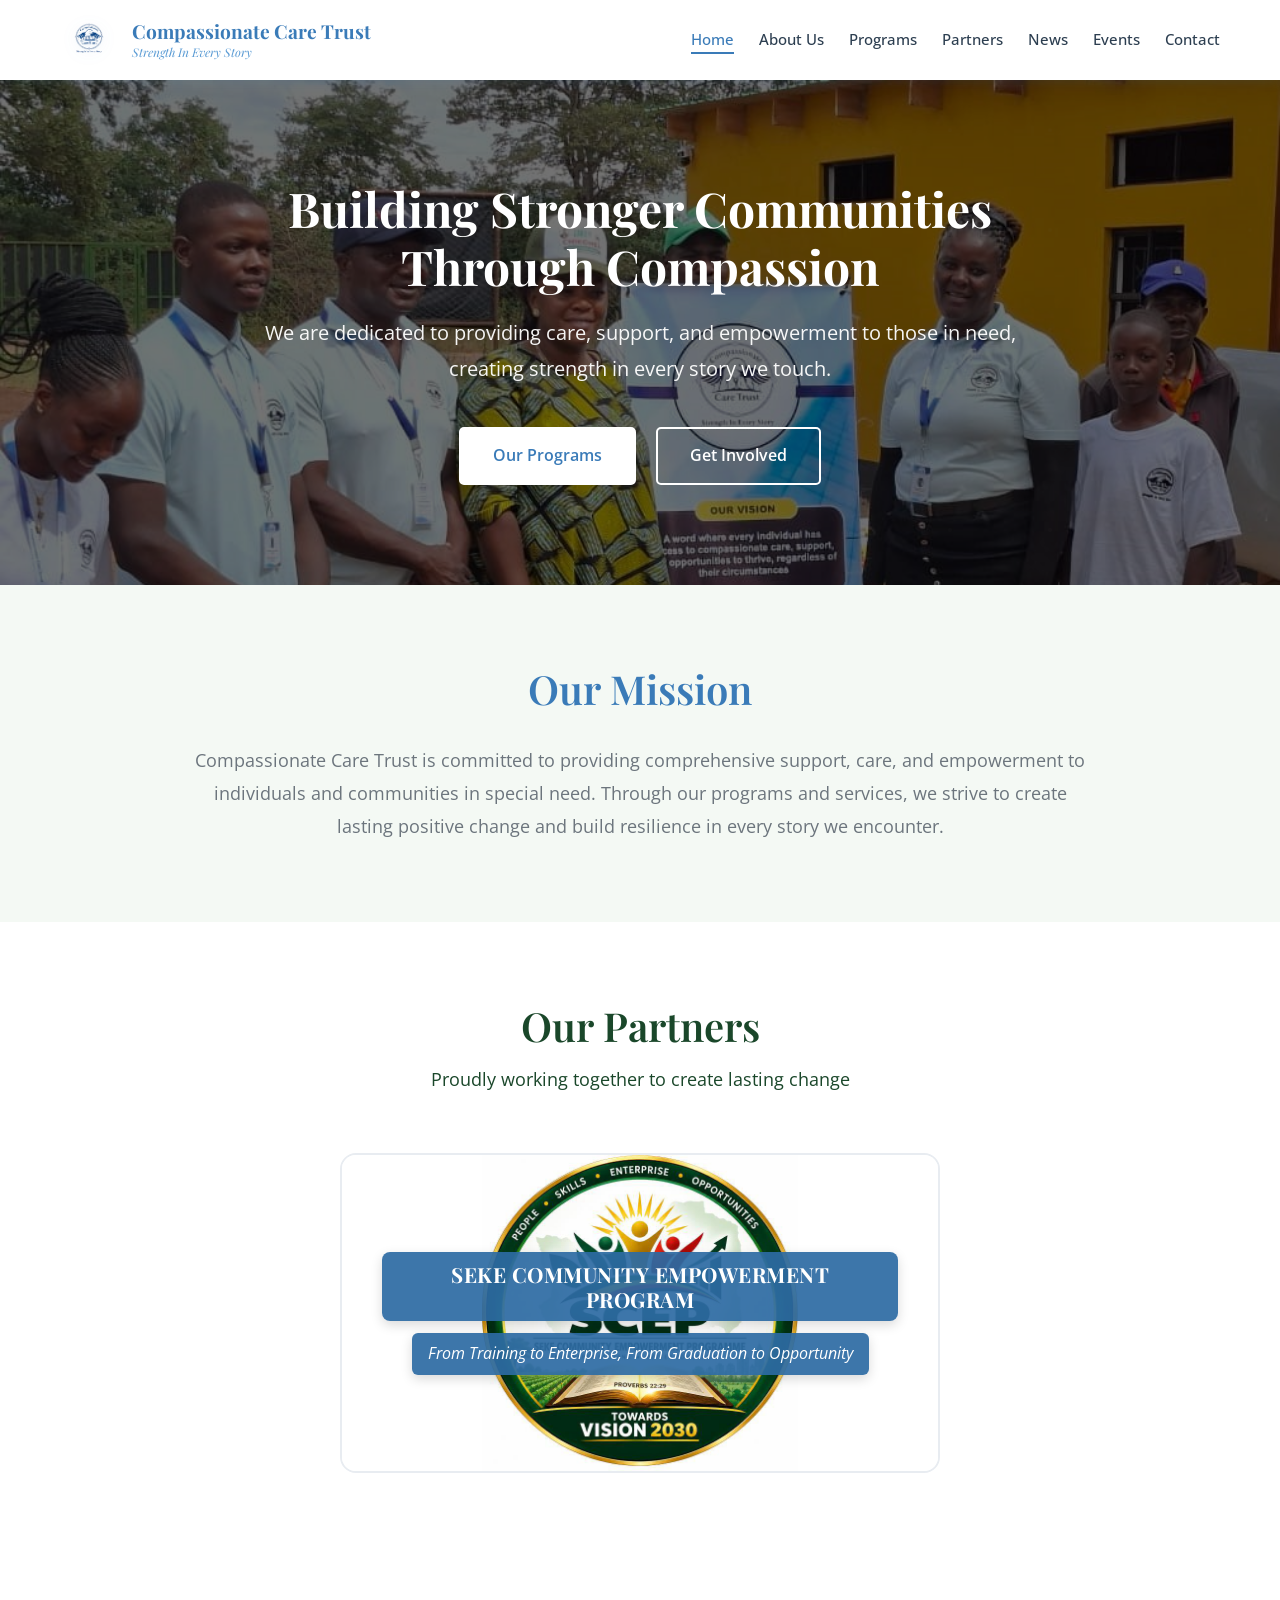
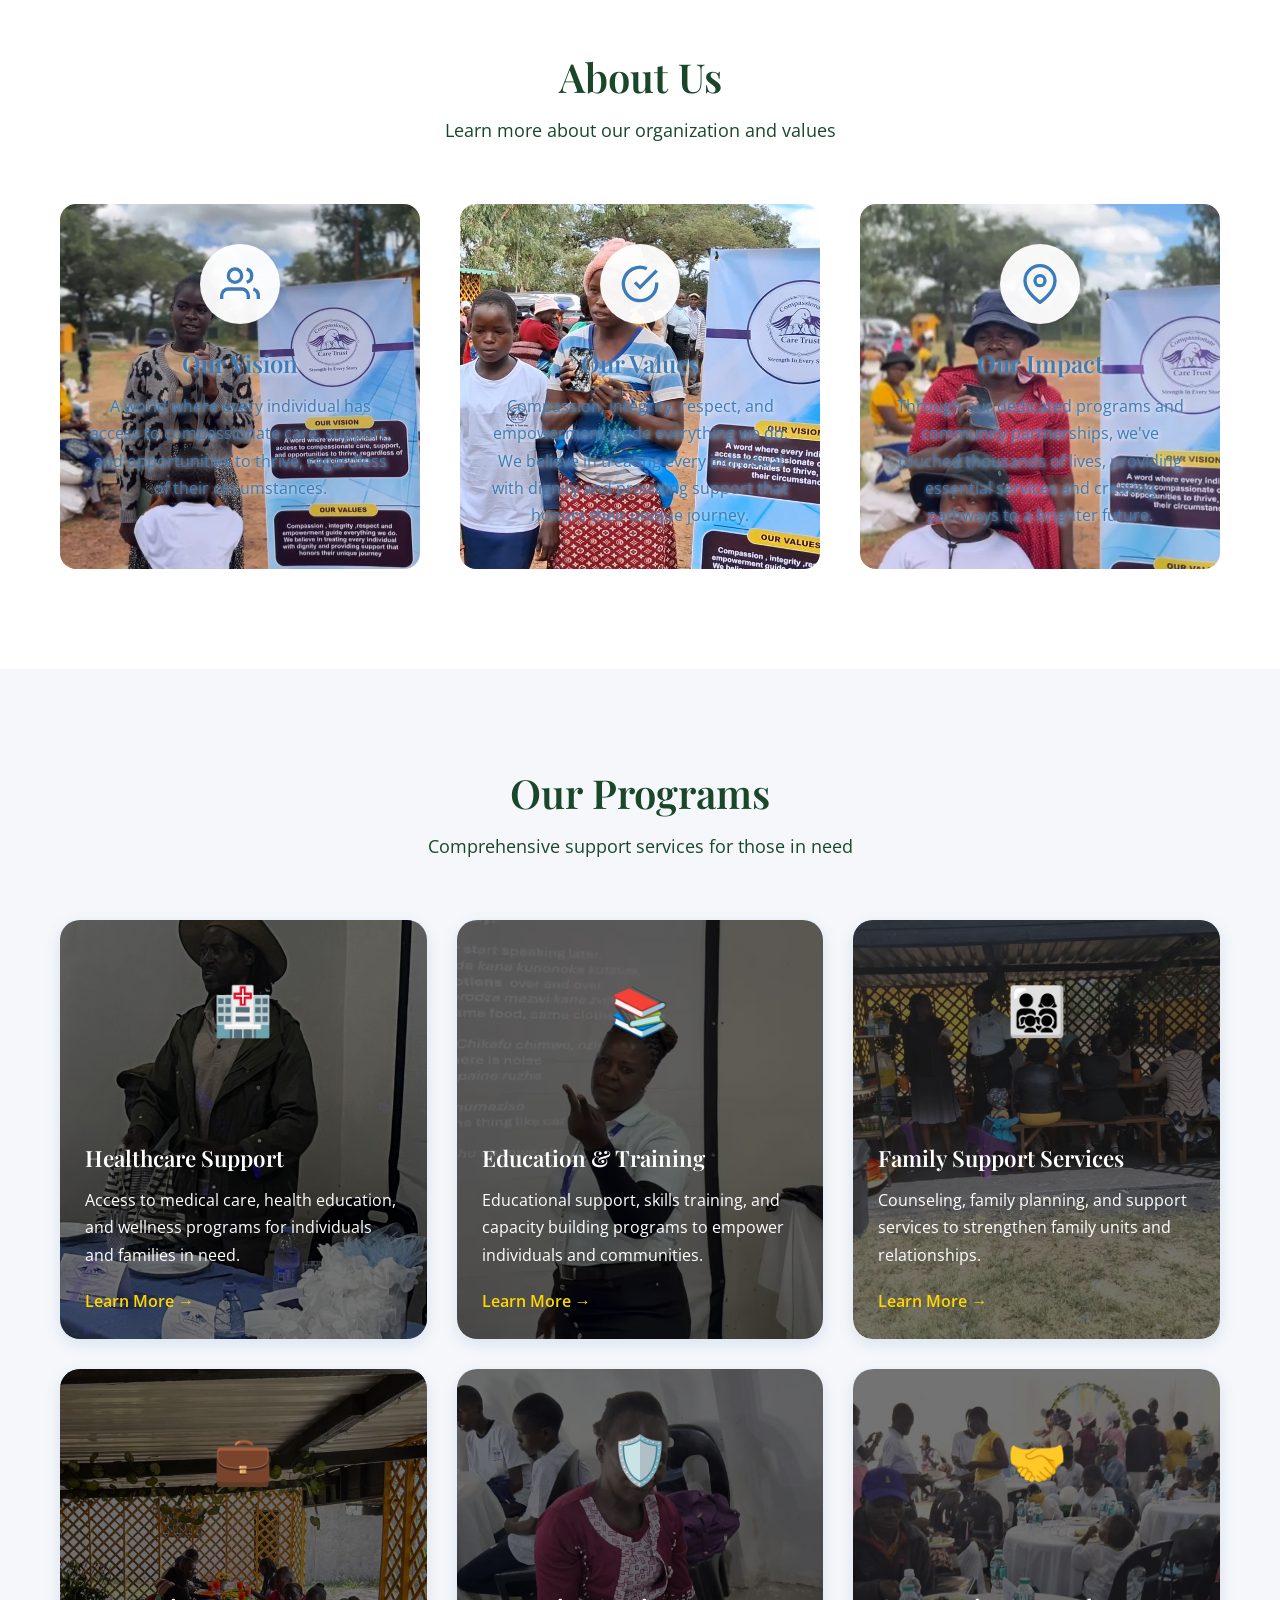
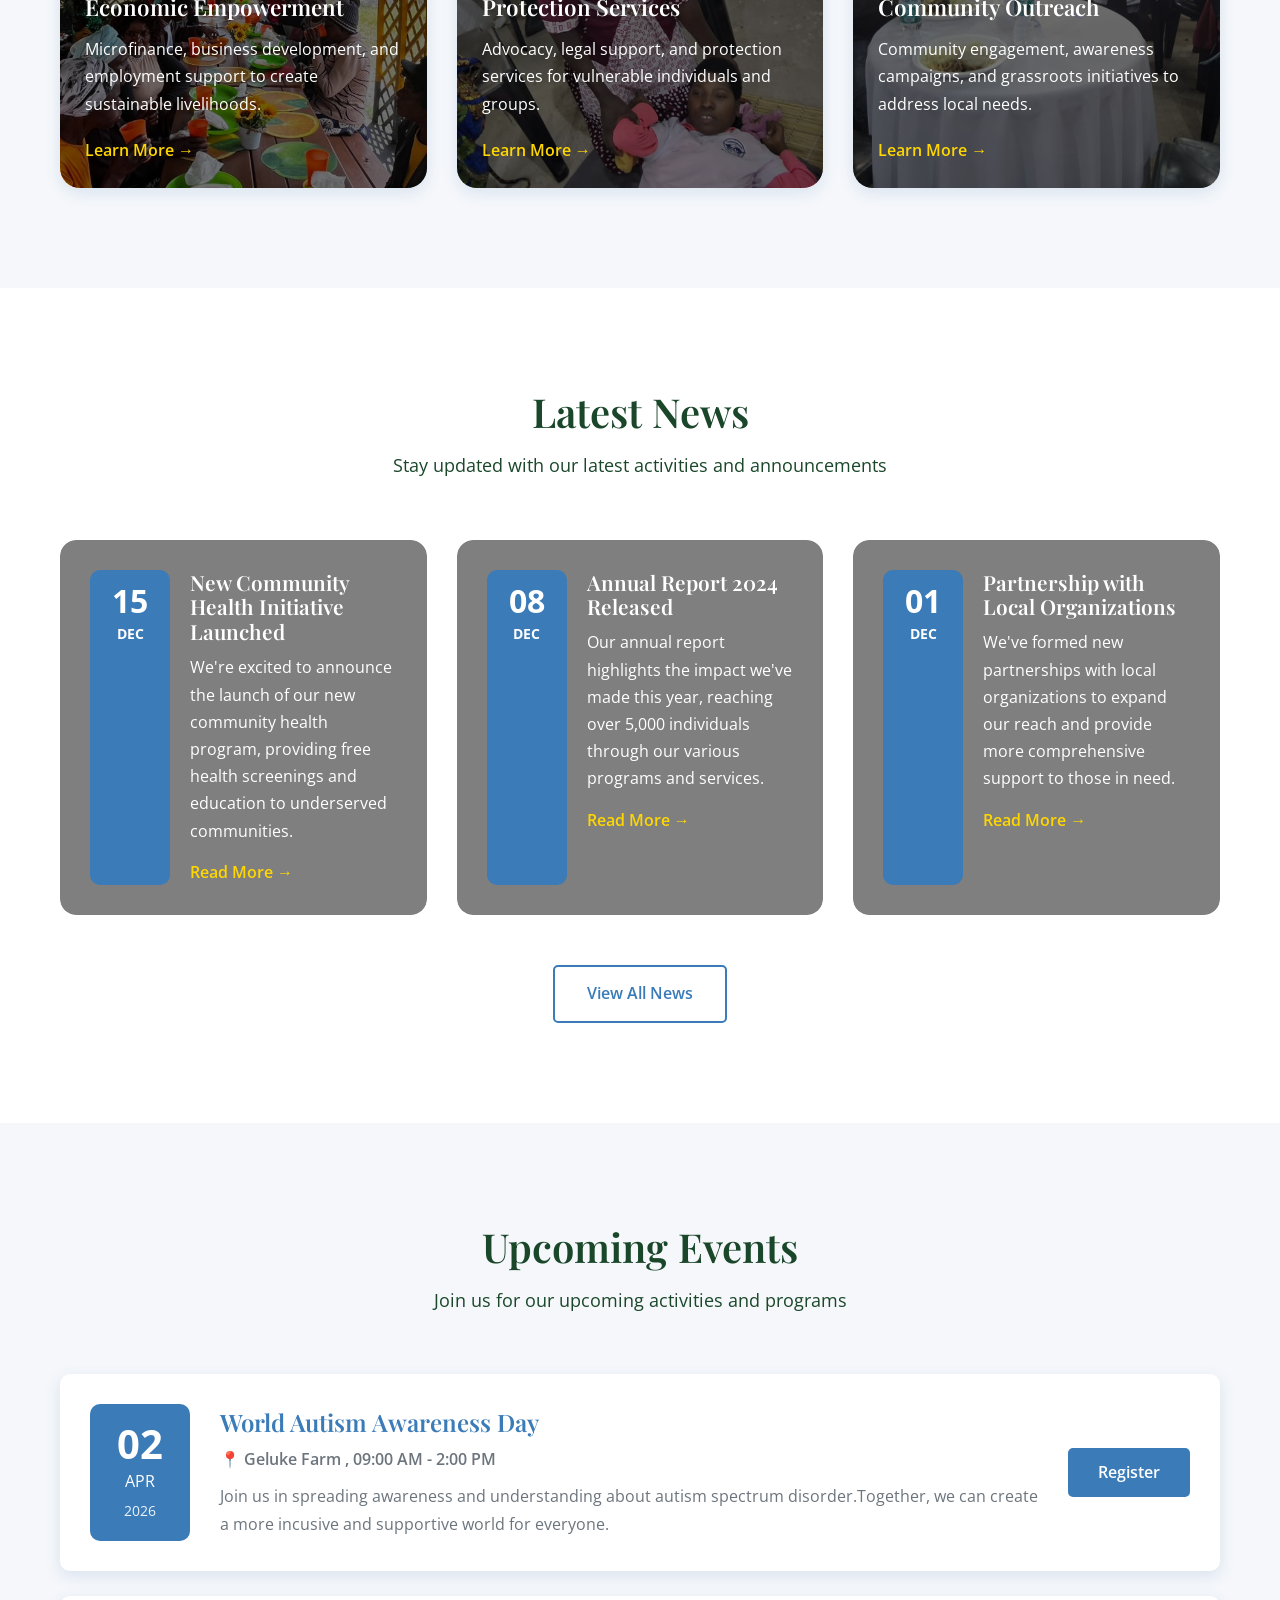
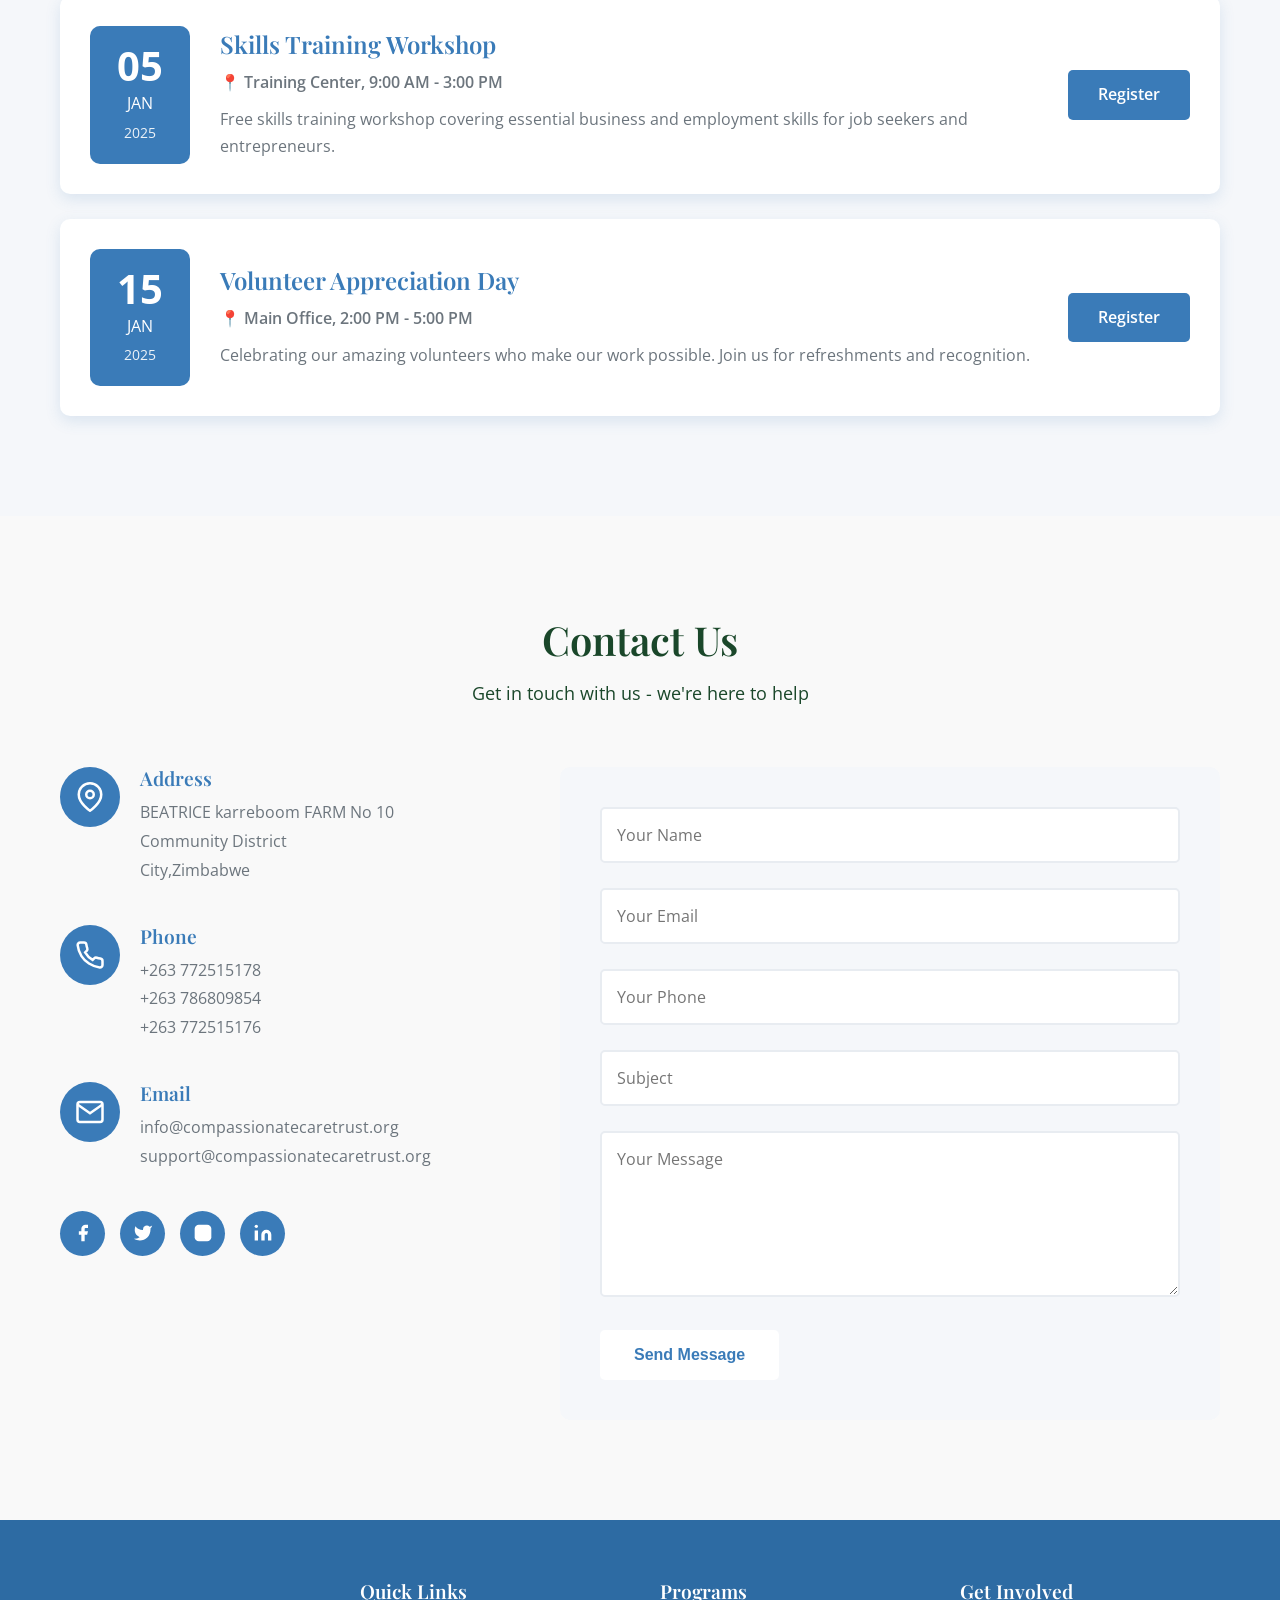
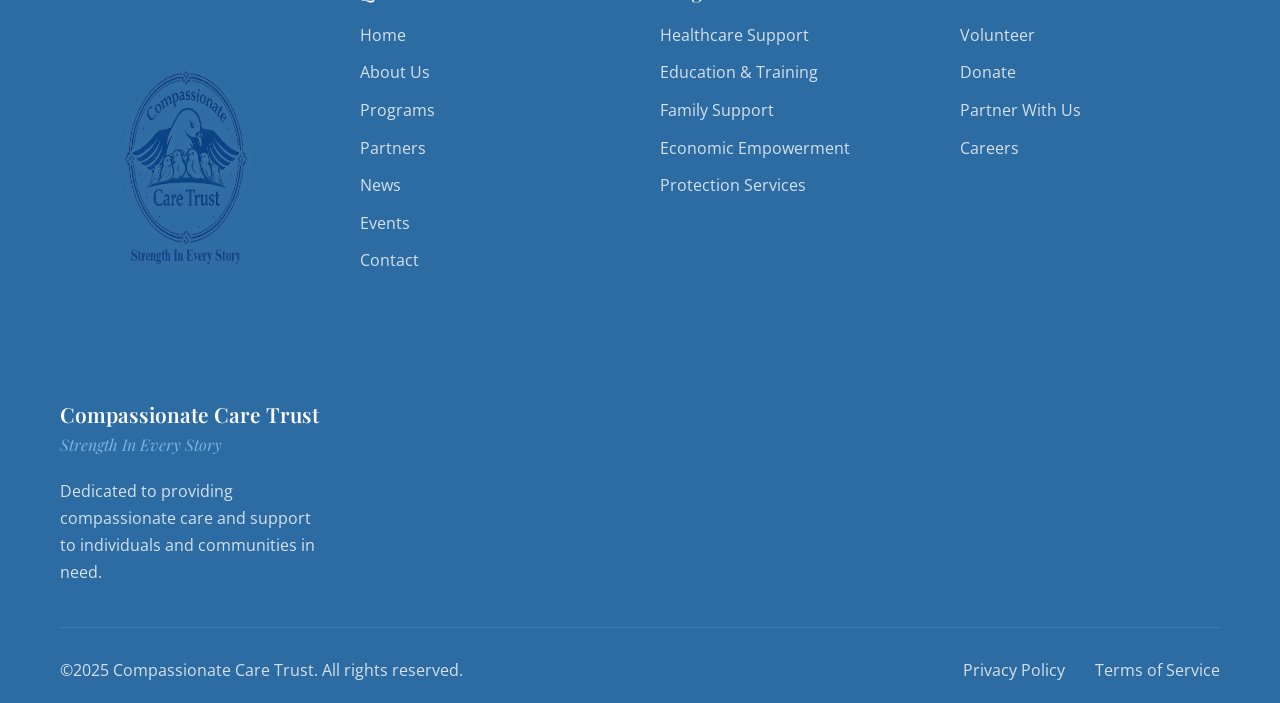
==== SCEP.html @ 600a4d6c "Add SCEP.html for Compassionate Care Trust website" ====
<!DOCTYPE html>
<html lang="en">
<head>
    <meta charset="UTF-8">
    <meta name="viewport" content="width=device-width, initial-scale=1.0">
    <!-- CANONICAL TAG - FIXES BING SEARCH ISSUE -->
    <link rel="canonical" href="https://www.compassionatecaretrust.org/">
    <title>Compassionate Care Trust - Strength In Every Story</title>
    <link rel="stylesheet" href="styles.css">
    <link rel="preconnect" href="https://fonts.googleapis.com">
    <link rel="preconnect" href="https://fonts.gstatic.com" crossorigin>
    <link href="https://fonts.googleapis.com/css2?family=Playfair+Display:wght@400;600;700&family=Open+Sans:wght@300;400;600;700&display=swap" rel="stylesheet">
    <style>
        /* ===== ADDITIONAL STYLES FOR BACKGROUND IMAGES (PRESERVING ORIGINAL LAYOUT) ===== */
        
        /* Hero Banner Background Image */
        .hero {
            position: relative;
            background-image: url('family.jpeg');
            background-size: cover;
            background-position: center;
            background-attachment: fixed;
        }
        
        .hero-overlay {
            position: absolute;
            top: 0;
            left: 0;
            width: 100%;
            height: 100%;
            background: rgba(0, 0, 0, 0.55);
            z-index: 1;
        }
        
        .hero .container {
            position: relative;
            z-index: 2;
        }
        
        /* About Cards Background Images (Our Vision, Our Values, Our Impact) - NO DARK OVERLAY */
        .about-card {
            position: relative;
            overflow: hidden;
            border-radius: 16px;
            transition: transform 0.3s ease, box-shadow 0.3s ease;
            background: transparent;
        }
        
        .about-card::before {
            content: '';
            position: absolute;
            top: 0;
            left: 0;
            width: 100%;
            height: 100%;
            background-size: cover;
            background-position: center;
            opacity: 1;
            z-index: 0;
            transition: transform 0.3s ease;
        }
        
        .about-card:hover::before {
            transform: scale(1.05);
        }
        
        .about-card:nth-child(1)::before {
            background-image: url('cct2.jpeg');
        }
        
        .about-card:nth-child(2)::before {
            background-image: url('cct3.jpeg');
        }
        
        .about-card:nth-child(3)::before {
            background-image: url('cct.jpeg');
        }
        
        /* Text styling for About Cards to ensure readability without the dark overlay */
        .about-card .icon-box,
        .about-card h3,
        .about-card p {
            position: relative;
            z-index: 2;
            color: var(--primary-blue); 
            text-shadow: 1px 1px 4px rgba(255, 255, 255, 0.9); 
        }
        
        .about-card .icon-box {
            background: rgba(255, 255, 255, 0.95);
            box-shadow: 0 4px 10px rgba(0,0,0,0.1);
        }
        
        .about-card .icon-box svg {
            stroke: var(--primary-blue);
        }
        
        /* Program Cards Background Images - VISIBLE */
        .program-card {
            position: relative;
            overflow: hidden;
            border-radius: 20px;
            transition: transform 0.3s ease, box-shadow 0.3s ease;
            background: transparent;
        }
        
        .program-card::before {
            content: '';
            position: absolute;
            top: 0;
            left: 0;
            width: 100%;
            height: 100%;
            background-size: cover;
            background-position: center;
            opacity: 1;
            z-index: 0;
            transition: transform 0.3s ease;
        }
        
        .program-card:hover::before {
            transform: scale(1.05);
        }
        
        .program-card:nth-child(1)::before {
            background-image: url('healthcare support.jpeg');
        }
        
        .program-card:nth-child(2)::before {
            background-image: url('education and training.jpeg');
        }
        
        .program-card:nth-child(3)::before {
            background-image: url('family support.jpeg');
        }
        
        .program-card:nth-child(4)::before {
            background-image: url('economic empowerment.jpeg');
        }
        
        .program-card:nth-child(5)::before {
            background-image: url('protection.jpeg');
        }
        
        .program-card:nth-child(6)::before {
            background-image: url('community outresch.jpeg');
        }
        
        .program-card::after {
            content: '';
            position: absolute;
            top: 0;
            left: 0;
            width: 100%;
            height: 100%;
            background: rgba(0, 0, 0, 0.55);
            z-index: 1;
            border-radius: 20px;
        }
        
        .program-card .program-icon,
        .program-card h3,
        .program-card p,
        .program-card .program-link {
            position: relative;
            z-index: 2;
            color: white;
        }
        
        .program-card .program-link {
            color: #ffd700;
        }
        
        /* News Cards Background Images - VISIBLE */
        .news-card {
            position: relative;
            overflow: hidden;
            border-radius: 16px;
            transition: transform 0.3s ease, box-shadow 0.3s ease;
            background: transparent;
        }
        
        .news-card::before {
            content: '';
            position: absolute;
            top: 0;
            left: 0;
            width: 100%;
            height: 100%;
            background-size: cover;
            background-position: center;
            opacity: 1;
            z-index: 0;
            transition: transform 0.3s ease;
        }
        
        .news-card:hover::before {
            transform: scale(1.05);
        }
        
        .news-card:nth-child(1)::before {
            background-image: url('https://images.unsplash.com/photo-1505751172876-fa1923c5c528?ixlib=rb-4.0.3&auto=format&fit=crop&w=2070&q=80');
        }
        
        .news-card:nth-child(2)::before {
            background-image: url('https://images.unsplash.com/photo-1450101499163-c8848c66ca85?ixlib=rb-4.0.3&auto=format&fit=crop&w=2070&q=80');
        }
        
        .news-card:nth-child(3)::before {
            background-image: url('https://images.unsplash.com/photo-1551836022-d5d88e9218df?ixlib=rb-4.0.3&auto=format&fit=crop&w=2070&q=80');
        }
        
        .news-card::after {
            content: '';
            position: absolute;
            top: 0;
            left: 0;
            width: 100%;
            height: 100%;
            background: rgba(0, 0, 0, 0.5);
            z-index: 1;
            border-radius: 16px;
        }
        
        .news-card .news-date,
        .news-card .news-content,
        .news-card h3,
        .news-card p,
        .news-card .read-more {
            position: relative;
            z-index: 2;
            color: white;
        }
        
        .news-card .read-more {
            color: #ffd700;
        }
        
        .news-card .news-date .day,
        .news-card .news-date .month {
            color: white;
            font-weight: bold;
        }
        
        .program-icon {
            font-size: 48px;
            margin-bottom: 20px;
            display: inline-block;
        }
        
        @media (max-width: 768px) {
            .hero {
                background-attachment: scroll;
            }
        }
        
        .section-header h2,
        .section-header .section-subtitle {
            color: #1a472a;
        }
        
        .mission {
            background: #f4f9f4;
        }
        
        .events-list {
            background: transparent;
        }
        
        .contact {
            background: #f9f9f9;
        }
    </style>
</head>
<body>
    <!-- Header -->
    <header class="header">
        <div class="container">
            <div class="header-content">
                <div class="logo-container">
                    <img src="logo.png" alt="Compassionate Care Trust Logo" class="logo">
                    <div class="logo-text">
                        <h1>Compassionate Care Trust</h1>
                        <p class="tagline">Strength In Every Story</p>
                    </div>
                </div>
                <nav class="main-nav">
                    <ul>
                        <li><a href="#home" class="active">Home</a></li>
                        <li><a href="#about">About Us</a></li>
                        <li><a href="#programs">Programs</a></li>
                        <li><a href="#partners">Partners</a></li>
                        <li><a href="#news">News</a></li>
                        <li><a href="#events">Events</a></li>
                        <li><a href="#contact">Contact</a></li>
                    </ul>
                </nav>
                <div class="mobile-menu-toggle">
                    <span></span>
                    <span></span>
                    <span></span>
                </div>
            </div>
        </div>
    </header>

    <!-- Hero Section -->
    <section id="home" class="hero">
        <div class="hero-overlay"></div>
        <div class="container">
            <div class="hero-content">
                <h2 class="hero-title">Building Stronger Communities Through Compassion</h2>
                <p class="hero-subtitle">We are dedicated to providing care, support, and empowerment to those in need, creating strength in every story we touch.</p>
                <div class="hero-buttons">
                    <a href="#programs" class="btn btn-primary">Our Programs</a>
                    <a href="#contact" class="btn btn-secondary">Get Involved</a>
                </div>
            </div>
        </div>
    </section>

    <!-- Mission Statement -->
    <section class="mission">
        <div class="container">
            <div class="mission-content">
                <h2>Our Mission</h2>
                <p>Compassionate Care Trust is committed to providing comprehensive support, care, and empowerment to individuals and communities in special need. Through our programs and services, we strive to create lasting positive change and build resilience in every story we encounter.</p>
            </div>
        </div>
    </section>

    <!-- ============================================
         OUR PARTNERS SECTION (SINGLE PARTNER - LOGO AS BACKGROUND, NO BLUE OVERLAY)
         ============================================ -->
    <section id="partners" class="partners">
        <div class="container">
            <div class="section-header">
                <h2>Our Partners</h2>
                <p class="section-subtitle">Proudly working together to create lasting change</p>
            </div>
            <div class="partners-grid single-partner">
                <!-- Partner 1 - SCEP with logo as background -->
                <div class="partner-card" style="--partner-bg: url('SCEP.png');">
                    <img src="SCEP.png" alt="SEKE COMMUNITY EMPOWERMENT PROGRAM" class="partner-logo">
                    <h3>SEKE COMMUNITY EMPOWERMENT PROGRAM</h3>
                    <p>From Training to Enterprise, From Graduation to Opportunity</p>
                </div>
            </div>
        </div>
    </section>

    <!-- About Us Section -->
    <section id="about" class="about">
        <div class="container">
            <div class="section-header">
                <h2>About Us</h2>
                <p class="section-subtitle">Learn more about our organization and values</p>
            </div>
            <div class="about-grid">
                <div class="about-card">
                    <div class="icon-box">
                        <svg viewBox="0 0 24 24" fill="none" stroke="currentColor" stroke-width="2" width="40" height="40">
                            <path d="M17 21v-2a4 4 0 0 0-4-4H5a4 4 0 0 0-4 4v2"></path>
                            <circle cx="9" cy="7" r="4"></circle>
                            <path d="M23 21v-2a4 4 0 0 0-3-3.87"></path>
                            <path d="M16 3.13a4 4 0 0 1 0 7.75"></path>
                        </svg>
                    </div>
                    <h3>Our Vision</h3>
                    <p>A world where every individual has access to compassionate care, support, and opportunities to thrive, regardless of their circumstances.</p>
                </div>
                <div class="about-card">
                    <div class="icon-box">
                        <svg viewBox="0 0 24 24" fill="none" stroke="currentColor" stroke-width="2" width="40" height="40">
                            <path d="M22 11.08V12a10 10 0 1 1-5.93-9.14"></path>
                            <polyline points="22 4 12 14.01 9 11.01"></polyline>
                        </svg>
                    </div>
                    <h3>Our Values</h3>
                    <p>Compassion, integrity, respect, and empowerment guide everything we do. We believe in treating every individual with dignity and providing support that honors their unique journey.</p>
                </div>
                <div class="about-card">
                    <div class="icon-box">
                        <svg viewBox="0 0 24 24" fill="none" stroke="currentColor" stroke-width="2" width="40" height="40">
                            <path d="M21 10c0 7-9 13-9 13s-9-6-9-13a9 9 0 0 1 18 0z"></path>
                            <circle cx="12" cy="10" r="3"></circle>
                        </svg>
                    </div>
                    <h3>Our Impact</h3>
                    <p>Through our dedicated programs and community partnerships, we've touched thousands of lives, providing essential services and creating pathways to a brighter future.</p>
                </div>
            </div>
        </div>
    </section>

    <!-- Programs Section -->
    <section id="programs" class="programs">
        <div class="container">
            <div class="section-header">
                <h2>Our Programs</h2>
                <p class="section-subtitle">Comprehensive support services for those in need</p>
            </div>
            <div class="programs-grid">
                <div class="program-card">
                    <div class="program-image">
                        <div class="program-icon">🏥</div>
                    </div>
                    <h3>Healthcare Support</h3>
                    <p>Access to medical care, health education, and wellness programs for individuals and families in need.</p>
                    <a href="#" class="program-link">Learn More →</a>
                </div>
                <div class="program-card">
                    <div class="program-image">
                        <div class="program-icon">📚</div>
                    </div>
                    <h3>Education & Training</h3>
                    <p>Educational support, skills training, and capacity building programs to empower individuals and communities.</p>
                    <a href="#" class="program-link">Learn More →</a>
                </div>
                <div class="program-card">
                    <div class="program-image">
                        <div class="program-icon">👨‍👩‍👧‍👦</div>
                    </div>
                    <h3>Family Support Services</h3>
                    <p>Counseling, family planning, and support services to strengthen family units and relationships.</p>
                    <a href="#" class="program-link">Learn More →</a>
                </div>
                <div class="program-card">
                    <div class="program-image">
                        <div class="program-icon">💼</div>
                    </div>
                    <h3>Economic Empowerment</h3>
                    <p>Microfinance, business development, and employment support to create sustainable livelihoods.</p>
                    <a href="#" class="program-link">Learn More →</a>
                </div>
                <div class="program-card">
                    <div class="program-image">
                        <div class="program-icon">🛡️</div>
                    </div>
                    <h3>Protection Services</h3>
                    <p>Advocacy, legal support, and protection services for vulnerable individuals and groups.</p>
                    <a href="#" class="program-link">Learn More →</a>
                </div>
                <div class="program-card">
                    <div class="program-image">
                        <div class="program-icon">🤝</div>
                    </div>
                    <h3>Community Outreach</h3>
                    <p>Community engagement, awareness campaigns, and grassroots initiatives to address local needs.</p>
                    <a href="#" class="program-link">Learn More →</a>
                </div>
            </div>
        </div>
    </section>

    <!-- News Section -->
    <section id="news" class="news">
        <div class="container">
            <div class="section-header">
                <h2>Latest News</h2>
                <p class="section-subtitle">Stay updated with our latest activities and announcements</p>
            </div>
            <div class="news-grid">
                <article class="news-card">
                    <div class="news-date">
                        <span class="day">15</span>
                        <span class="month">Dec</span>
                    </div>
                    <div class="news-content">
                        <h3>New Community Health Initiative Launched</h3>
                        <p>We're excited to announce the launch of our new community health program, providing free health screenings and education to underserved communities.</p>
                        <a href="#" class="read-more">Read More →</a>
                    </div>
                </article>
                <article class="news-card">
                    <div class="news-date">
                        <span class="day">08</span>
                        <span class="month">Dec</span>
                    </div>
                    <div class="news-content">
                        <h3>Annual Report 2024 Released</h3>
                        <p>Our annual report highlights the impact we've made this year, reaching over 5,000 individuals through our various programs and services.</p>
                        <a href="#" class="read-more">Read More →</a>
                    </div>
                </article>
                <article class="news-card">
                    <div class="news-date">
                        <span class="day">01</span>
                        <span class="month">Dec</span>
                    </div>
                    <div class="news-content">
                        <h3>Partnership with Local Organizations</h3>
                        <p>We've formed new partnerships with local organizations to expand our reach and provide more comprehensive support to those in need.</p>
                        <a href="#" class="read-more">Read More →</a>
                    </div>
                </article>
            </div>
            <div class="news-button">
                <a href="#" class="btn btn-outline">View All News</a>
            </div>
        </div>
    </section>

    <!-- Events Section -->
    <section id="events" class="events">
        <div class="container">
            <div class="section-header">
                <h2>Upcoming Events</h2>
                <p class="section-subtitle">Join us for our upcoming activities and programs</p>
            </div>
            <div class="events-list">
                <div class="event-item">
                    <div class="event-date">
                        <span class="event-day">02</span>
                        <span class="event-month">Apr</span>
                        <span class="event-year">2026</span>
                    </div>
                    <div class="event-details">
                        <h3>World Autism Awareness Day</h3>
                        <p class="event-location">📍 Geluke Farm , 09:00 AM - 2:00 PM</p>
                        <p>Join us in spreading awareness and understanding about autism spectrum disorder.Together, we can create a more incusive and supportive world for everyone.</p>
                    </div>
                    <a href="#" class="event-register">Register</a>
                </div>
                <div class="event-item">
                    <div class="event-date">
                        <span class="event-day">05</span>
                        <span class="event-month">Jan</span>
                        <span class="event-year">2025</span>
                    </div>
                    <div class="event-details">
                        <h3>Skills Training Workshop</h3>
                        <p class="event-location">📍 Training Center, 9:00 AM - 3:00 PM</p>
                        <p>Free skills training workshop covering essential business and employment skills for job seekers and entrepreneurs.</p>
                    </div>
                    <a href="#" class="event-register">Register</a>
                </div>
                <div class="event-item">
                    <div class="event-date">
                        <span class="event-day">15</span>
                        <span class="event-month">Jan</span>
                        <span class="event-year">2025</span>
                    </div>
                    <div class="event-details">
                        <h3>Volunteer Appreciation Day</h3>
                        <p class="event-location">📍 Main Office, 2:00 PM - 5:00 PM</p>
                        <p>Celebrating our amazing volunteers who make our work possible. Join us for refreshments and recognition.</p>
                    </div>
                    <a href="#" class="event-register">Register</a>
                </div>
            </div>
        </div>
    </section>

    <!-- Contact Section -->
    <section id="contact" class="contact">
        <div class="container">
            <div class="section-header">
                <h2>Contact Us</h2>
                <p class="section-subtitle">Get in touch with us - we're here to help</p>
            </div>
            <div class="contact-grid">
                <div class="contact-info">
                    <div class="contact-item">
                        <div class="contact-icon">
                            <svg viewBox="0 0 24 24" fill="none" stroke="currentColor" stroke-width="2" width="24" height="24">
                                <path d="M21 10c0 7-9 13-9 13s-9-6-9-13a9 9 0 0 1 18 0z"></path>
                                <circle cx="12" cy="10" r="3"></circle>
                            </svg>
                        </div>
                        <div>
                            <h4>Address</h4>
                            <p>BEATRICE karreboom FARM No 10<br>Community District<br>City,Zimbabwe</p>
                        </div>
                    </div>
                    <div class="contact-item">
                        <div class="contact-icon">
                            <svg viewBox="0 0 24 24" fill="none" stroke="currentColor" stroke-width="2" width="24" height="24">
                                <path d="M22 16.92v3a2 2 0 0 1-2.18 2 19.79 19.79 0 0 1-8.63-3.07 19.5 19.5 0 0 1-6-6 19.79 19.79 0 0 1-3.07-8.67A2 2 0 0 1 4.11 2h3a2 2 0 0 1 2 1.72 12.84 12.84 0 0 0 .7 2.81 2 2 0 0 1-.45 2.11L8.09 9.91a16 16 0 0 0 6 6l1.27-1.27a2 2 0 0 1 2.11-.45 12.84 12.84 0 0 0 2.81.7A2 2 0 0 1 22 16.92z"></path>
                            </svg>
                        </div>
                        <div>
                            <h4>Phone</h4>
                            <p>+263 772515178<br>+263 786809854 <br>+263 772515176</p>
                        </div>
                    </div>
                    <div class="contact-item">
                        <div class="contact-icon">
                            <svg viewBox="0 0 24 24" fill="none" stroke="currentColor" stroke-width="2" width="24" height="24">
                                <path d="M4 4h16c1.1 0 2 .9 2 2v12c0 1.1-.9 2-2 2H4c-1.1 0-2-.9-2-2V6c0-1.1.9-2 2-2z"></path>
                                <polyline points="22,6 12,13 2,6"></polyline>
                            </svg>
                        </div>
                        <div>
                            <h4>Email</h4>
                            <p>info@compassionatecaretrust.org<br>support@compassionatecaretrust.org</p>
                        </div>
                    </div>
                    <div class="social-links">
                        <a href="https://www.facebook.com/compassionate care trust/" class="social-link" aria-label="Facebook">
                            <svg viewBox="0 0 24 24" fill="currentColor" width="24" height="24">
                                <path d="M18 2h-3a5 5 0 0 0-5 5v3H7v4h3v8h4v-8h3l1-4h-4V7a1 1 0 0 1 1-1h3z"></path>
                            </svg>
                        </a>
                        <a href="#" class="social-link" aria-label="X">
                            <svg viewBox="0 0 24 24" fill="currentColor" width="24" height="24">
                                <path d="M23 3a10.9 10.9 0 0 1-3.14 1.53 4.48 4.48 0 0 0-7.86 3v1A10.66 10.66 0 0 1 3 4s-4 9 5 13a11.64 11.64 0 0 1-7 2c9 5 20 0 20-11.5a4.5 4.5 0 0 0-.08-.83A7.72 7.72 0 0 0 23 3z"></path>
                            </svg>
                        </a>
                        <a href="https://www.instagram.com/compassionate_care_trust/" class="social-link" aria-label="Instagram" target="_blank" rel="noopener noreferrer">
                            <svg viewBox="0 0 24 24" fill="currentColor" width="24" height="24">
                                <rect x="2" y="2" width="20" height="20" rx="5" ry="5"></rect>
                                <path d="M16 11.37A4 4 0 1 1 12.63 8 4 4 0 0 1 16 11.37z"></path>
                                <line x1="17.5" y1="6.5" x2="17.51" y2="6.5"></line>
                            </svg>
                        </a>
                        <a href="#" class="social-link" aria-label="LinkedIn">
                            <svg viewBox="0 0 24 24" fill="currentColor" width="24" height="24">
                                <path d="M16 8a6 6 0 0 1 6 6v7h-4v-7a2 2 0 0 0-2-2 2 2 0 0 0-2 2v7h-4v-7a6 6 0 0 1 6-6z"></path>
                                <rect x="2" y="9" width="4" height="12"></rect>
                                <circle cx="4" cy="4" r="2"></circle>
                            </svg>
                        </a>
                    </div>
                </div>
                <div class="contact-form-container">
                    <form class="contact-form">
                        <div class="form-group">
                            <input type="text" id="name" name="name" placeholder="Your Name" required>
                        </div>
                        <div class="form-group">
                            <input type="email" id="email" name="email" placeholder="Your Email" required>
                        </div>
                        <div class="form-group">
                            <input type="tel" id="phone" name="phone" placeholder="Your Phone">
                        </div>
                        <div class="form-group">
                            <input type="text" id="subject" name="subject" placeholder="Subject" required>
                        </div>
                        <div class="form-group">
                            <textarea id="message" name="message" rows="6" placeholder="Your Message" required></textarea>
                        </div>
                        <button type="submit" class="btn btn-primary">Send Message</button>
                    </form>
                </div>
            </div>
        </div>
    </section>

    <!-- Footer -->
    <footer class="footer">
        <div class="container">
            <div class="footer-content">
                <div class="footer-section">
                    <div class="footer-logo">
                        <img src="logo.png" alt="Compassionate Care Trust Logo" class="footer-logo-img">
                        <h3>Compassionate Care Trust</h3>
                        <p class="footer-tagline">Strength In Every Story</p>
                    </div>
                    <p class="footer-description">Dedicated to providing compassionate care and support to individuals and communities in need.</p>
                </div>
                <div class="footer-section">
                    <h4>Quick Links</h4>
                    <ul>
                        <li><a href="#home">Home</a></li>
                        <li><a href="#about">About Us</a></li>
                        <li><a href="#programs">Programs</a></li>
                        <li><a href="#partners">Partners</a></li>
                        <li><a href="#news">News</a></li>
                        <li><a href="#events">Events</a></li>
                        <li><a href="#contact">Contact</a></li>
                    </ul>
                </div>
                <div class="footer-section">
                    <h4>Programs</h4>
                    <ul>
                        <li><a href="#">Healthcare Support</a></li>
                        <li><a href="#">Education & Training</a></li>
                        <li><a href="#">Family Support</a></li>
                        <li><a href="#">Economic Empowerment</a></li>
                        <li><a href="#">Protection Services</a></li>
                    </ul>
                </div>
                <div class="footer-section">
                    <h4>Get Involved</h4>
                    <ul>
                        <li><a href="#">Volunteer</a></li>
                        <li><a href="#">Donate</a></li>
                        <li><a href="#">Partner With Us</a></li>
                        <li><a href="#">Careers</a></li>
                    </ul>
                </div>
            </div>
            <div class="footer-bottom">
                <p>&copy;2025 Compassionate Care Trust. All rights reserved.</p>
                <div class="footer-links">
                    <a href="#">Privacy Policy</a>
                    <a href="#">Terms of Service</a>
                </div>
            </div>
        </div>
    </footer>

    <script src="script.js"></script>
</body>
</html>
---- styles.css ----
/* ============================================
   CSS Variables - Color Scheme Matching Logo
   ============================================ */
:root {
    --primary-blue: #3a7bb8;
    --primary-blue-dark: #2d6ba3;
    --primary-blue-light: #5a9bd4;
    --accent-blue: #7ab3e0;
    --white: #ffffff;
    --light-gray: #f5f7fa;
    --gray: #e8ecf1;
    --text-dark: #2c3e50;
    --text-light: #6c757d;
    --shadow: rgba(58, 123, 184, 0.15);
    --shadow-hover: rgba(58, 123, 184, 0.25);
}

/* ============================================
   Reset & Base Styles
   ============================================ */
* {
    margin: 0;
    padding: 0;
    box-sizing: border-box;
}

html {
    scroll-behavior: smooth;
    overflow-x: hidden;
    width: 100%;
}

body {
    font-family: 'Open Sans', sans-serif;
    color: var(--text-dark);
    line-height: 1.6;
    overflow-x: hidden;
    width: 100%;
    position: relative;
}

h1, h2, h3, h4, h5, h6 {
    font-family: 'Playfair Display', serif;
    font-weight: 600;
    line-height: 1.2;
    color: var(--primary-blue);
}

.container {
    max-width: 1200px;
    margin: 0 auto;
    padding: 0 20px;
    width: 100%;
}

/* ============================================
   Header & Navigation
   ============================================ */
.header {
    background: var(--white);
    box-shadow: 0 2px 10px var(--shadow);
    position: sticky;
    top: 0;
    z-index: 10000;
    width: 100%;
}

.header .container {
    padding-top: 10px;
    padding-bottom: 10px;
}

.header-content {
    display: flex;
    justify-content: space-between;
    align-items: center;
    gap: 20px;
    width: 100%;
}

.logo-container {
    display: flex;
    align-items: center;
    gap: 12px;
    flex-shrink: 1;
    min-width: 0;
}

.logo {
    height: 60px;
    width: auto;
    object-fit: contain;
    filter: drop-shadow(0 2px 8px rgba(58, 123, 184, 0.2));
    transition: transform 0.3s ease;
    display: block;
    flex-shrink: 0;
}

.logo:hover {
    transform: scale(1.05);
}

.logo-text {
    display: flex;
    flex-direction: column;
    gap: 2px;
    min-width: 0;
}

.logo-text h1 {
    font-size: 1.2rem;
    margin: 0;
    padding: 0;
    color: var(--primary-blue);
    font-weight: 700;
    line-height: 1.2;
    white-space: nowrap;
    overflow: hidden;
    text-overflow: ellipsis;
}

.tagline {
    font-size: 0.75rem;
    color: var(--primary-blue-light);
    font-style: italic;
    margin: 0;
    padding: 0;
    font-family: 'Playfair Display', serif;
    line-height: 1.2;
}

.main-nav ul {
    display: flex;
    list-style: none;
    gap: 25px;
    align-items: center;
}

.main-nav a {
    text-decoration: none;
    color: var(--text-dark);
    font-weight: 500;
    font-size: 0.95rem;
    transition: color 0.3s ease;
    position: relative;
    padding: 5px 0;
    white-space: nowrap;
}

.main-nav a::after {
    content: '';
    position: absolute;
    bottom: 0;
    left: 0;
    width: 0;
    height: 2px;
    background: var(--primary-blue);
    transition: width 0.3s ease;
}

.main-nav a:hover,
.main-nav a.active {
    color: var(--primary-blue);
}

.main-nav a:hover::after,
.main-nav a.active::after {
    width: 100%;
}

.mobile-menu-toggle {
    display: none;
    flex-direction: column;
    gap: 5px;
    cursor: pointer;
    padding: 5px;
    flex-shrink: 0;
}

.mobile-menu-toggle span {
    width: 25px;
    height: 3px;
    background: var(--primary-blue);
    transition: all 0.3s ease;
}

/* ============================================
   Hero Section
   ============================================ */
.hero {
    background: linear-gradient(135deg, var(--primary-blue) 0%, var(--primary-blue-light) 100%);
    color: var(--white);
    padding: 100px 0;
    position: relative;
    overflow: hidden;
    margin-top: 0;
    width: 100%;
}

.hero::before {
    content: '';
    position: absolute;
    top: 0;
    left: 0;
    right: 0;
    bottom: 0;
    background: url('data:image/svg+xml,<svg width="100" height="100" xmlns="http://www.w3.org/2000/svg"><circle cx="50" cy="50" r="2" fill="rgba(255,255,255,0.1)"/></svg>');
    opacity: 0.3;
}

.hero-content {
    position: relative;
    z-index: 1;
    text-align: center;
    max-width: 800px;
    margin: 0 auto;
}

.hero-title {
    font-size: 3rem;
    margin-bottom: 20px;
    color: var(--white);
    font-weight: 700;
}

.hero-subtitle {
    font-size: 1.25rem;
    margin-bottom: 40px;
    opacity: 0.95;
    line-height: 1.8;
}

.hero-buttons {
    display: flex;
    gap: 20px;
    justify-content: center;
    flex-wrap: wrap;
}

/* ============================================
   Buttons
   ============================================ */
.btn {
    display: inline-block;
    padding: 14px 32px;
    text-decoration: none;
    border-radius: 5px;
    font-weight: 600;
    transition: all 0.3s ease;
    border: 2px solid transparent;
    cursor: pointer;
    font-size: 1rem;
    text-align: center;
}

.btn-primary {
    background: var(--white);
    color: var(--primary-blue);
    border-color: var(--white);
}

.btn-primary:hover {
    background: var(--light-gray);
    transform: translateY(-2px);
    box-shadow: 0 5px 15px rgba(0, 0, 0, 0.2);
}

.btn-secondary {
    background: transparent;
    color: var(--white);
    border-color: var(--white);
}

.btn-secondary:hover {
    background: var(--white);
    color: var(--primary-blue);
    transform: translateY(-2px);
}

.btn-outline {
    background: transparent;
    color: var(--primary-blue);
    border-color: var(--primary-blue);
}

.btn-outline:hover {
    background: var(--primary-blue);
    color: var(--white);
}

/* ============================================
   Mission Section
   ============================================ */
.mission {
    background: var(--light-gray);
    padding: 80px 0;
    text-align: center;
    width: 100%;
}

.mission-content h2 {
    font-size: 2.5rem;
    margin-bottom: 30px;
}

.mission-content p {
    font-size: 1.15rem;
    max-width: 900px;
    margin: 0 auto;
    color: var(--text-light);
    line-height: 1.8;
}

/* ============================================
   Partners Section - LOGO AS BACKGROUND, NO BLUE OVERLAY
   ============================================ */
.partners {
    padding: 80px 0;
    background: var(--white);
    width: 100%;
}

.partners-grid {
    display: grid;
    grid-template-columns: repeat(auto-fit, minmax(280px, 1fr));
    gap: 30px;
    margin-top: 20px;
}

.partners-grid.single-partner {
    grid-template-columns: 1fr;
    max-width: 600px;
    margin-left: auto;
    margin-right: auto;
}

.partner-card {
    position: relative;
    border-radius: 16px;
    padding: 50px 40px;
    text-align: center;
    overflow: hidden;
    transition: transform 0.3s ease, box-shadow 0.3s ease;
    border: 2px solid var(--gray);
    min-height: 320px;
    display: flex;
    flex-direction: column;
    justify-content: center;
    align-items: center;
    background: #ffffff;
}

.partner-card::before {
    content: '';
    position: absolute;
    top: 0;
    left: 0;
    width: 100%;
    height: 100%;
    background-image: var(--partner-bg, none);
    background-size: contain;
    background-position: center;
    background-repeat: no-repeat;
    background-color: #ffffff;
    opacity: 1;
    z-index: 0;
    transition: transform 0.3s ease;
}

.partner-card:hover {
    transform: translateY(-8px);
    box-shadow: 0 15px 30px var(--shadow-hover);
    border-color: var(--primary-blue-light);
}

.partner-card:hover::before {
    transform: scale(1.05);
}

.partner-card h3,
.partner-card p {
    position: relative;
    z-index: 2;
    color: var(--white);
}

.partner-card h3 {
    font-size: 1.3rem;
    color: var(--white);
    margin-bottom: 12px;
    font-weight: 700;
    letter-spacing: 0.5px;
    background: rgba(45, 107, 163, 0.92);
    padding: 10px 20px;
    border-radius: 8px;
    display: inline-block;
    box-shadow: 0 4px 12px rgba(0, 0, 0, 0.15);
}

.partner-card p {
    font-size: 1rem;
    color: var(--white);
    line-height: 1.6;
    font-style: italic;
    background: rgba(45, 107, 163, 0.92);
    padding: 8px 16px;
    border-radius: 6px;
    max-width: 90%;
    box-shadow: 0 4px 12px rgba(0, 0, 0, 0.15);
}

.partner-logo {
    display: none;
}

/* ============================================
   Section Headers
   ============================================ */
.section-header {
    text-align: center;
    margin-bottom: 60px;
}

.section-header h2 {
    font-size: 2.5rem;
    margin-bottom: 15px;
}

.section-subtitle {
    font-size: 1.1rem;
    color: var(--text-light);
}

/* ============================================
   About Section
   ============================================ */
.about {
    padding: 100px 0;
    background: var(--white);
    width: 100%;
}

.about-grid {
    display: grid;
    grid-template-columns: repeat(auto-fit, minmax(300px, 1fr));
    gap: 40px;
}

.about-card {
    text-align: center;
    padding: 40px 30px;
    background: var(--light-gray);
    border-radius: 10px;
    transition: transform 0.3s ease, box-shadow 0.3s ease;
}

.about-card:hover {
    transform: translateY(-10px);
    box-shadow: 0 10px 30px var(--shadow-hover);
}

.icon-box {
    width: 80px;
    height: 80px;
    margin: 0 auto 25px;
    background: var(--primary-blue);
    border-radius: 50%;
    display: flex;
    align-items: center;
    justify-content: center;
    color: var(--white);
}

.icon-box svg {
    width: 40px;
    height: 40px;
}

.about-card h3 {
    font-size: 1.5rem;
    margin-bottom: 15px;
}

.about-card p {
    color: var(--text-light);
    line-height: 1.7;
}

/* ============================================
   Programs Section
   ============================================ */
.programs {
    padding: 100px 0;
    background: var(--light-gray);
    width: 100%;
}

.programs-grid {
    display: grid;
    grid-template-columns: repeat(auto-fit, minmax(320px, 1fr));
    gap: 30px;
}

.program-card {
    background: var(--white);
    border-radius: 10px;
    overflow: hidden;
    box-shadow: 0 5px 15px var(--shadow);
    transition: transform 0.3s ease, box-shadow 0.3s ease;
}

.program-card:hover {
    transform: translateY(-5px);
    box-shadow: 0 10px 30px var(--shadow-hover);
}

.program-image {
    background: linear-gradient(135deg, var(--primary-blue) 0%, var(--primary-blue-light) 100%);
    height: 200px;
    display: flex;
    align-items: center;
    justify-content: center;
}

.program-icon {
    font-size: 4rem;
}

.program-card h3 {
    font-size: 1.4rem;
    margin: 25px 25px 15px;
}

.program-card p {
    padding: 0 25px;
    color: var(--text-light);
    line-height: 1.7;
    margin-bottom: 20px;
}

.program-link {
    display: inline-block;
    padding: 0 25px 25px;
    color: var(--primary-blue);
    text-decoration: none;
    font-weight: 600;
    transition: color 0.3s ease;
}

.program-link:hover {
    color: var(--primary-blue-light);
}

/* ============================================
   News Section
   ============================================ */
.news {
    padding: 100px 0;
    background: var(--white);
    width: 100%;
}

.news-grid {
    display: grid;
    grid-template-columns: repeat(auto-fit, minmax(320px, 1fr));
    gap: 30px;
    margin-bottom: 50px;
}

.news-card {
    background: var(--light-gray);
    border-radius: 10px;
    padding: 30px;
    display: flex;
    gap: 20px;
    transition: transform 0.3s ease, box-shadow 0.3s ease;
}

.news-card:hover {
    transform: translateY(-5px);
    box-shadow: 0 10px 30px var(--shadow-hover);
}

.news-date {
    flex-shrink: 0;
    text-align: center;
    background: var(--primary-blue);
    color: var(--white);
    padding: 15px;
    border-radius: 10px;
    min-width: 80px;
}

.news-date .day {
    display: block;
    font-size: 2rem;
    font-weight: 700;
    line-height: 1;
}

.news-date .month {
    display: block;
    font-size: 0.9rem;
    text-transform: uppercase;
    margin-top: 5px;
}

.news-content {
    min-width: 0;
    flex: 1;
}

.news-content h3 {
    font-size: 1.3rem;
    margin-bottom: 10px;
}

.news-content p {
    color: var(--text-light);
    margin-bottom: 15px;
    line-height: 1.7;
}

.read-more {
    color: var(--primary-blue);
    text-decoration: none;
    font-weight: 600;
    transition: color 0.3s ease;
}

.read-more:hover {
    color: var(--primary-blue-light);
}

.news-button {
    text-align: center;
}

/* ============================================
   Events Section
   ============================================ */
.events {
    padding: 100px 0;
    background: var(--light-gray);
    width: 100%;
}

.events-list {
    display: flex;
    flex-direction: column;
    gap: 25px;
}

.event-item {
    background: var(--white);
    border-radius: 10px;
    padding: 30px;
    display: flex;
    gap: 30px;
    align-items: center;
    box-shadow: 0 5px 15px var(--shadow);
    transition: transform 0.3s ease, box-shadow 0.3s ease;
}

.event-item:hover {
    transform: translateX(5px);
    box-shadow: 0 10px 30px var(--shadow-hover);
}

.event-date {
    flex-shrink: 0;
    text-align: center;
    background: var(--primary-blue);
    color: var(--white);
    padding: 20px;
    border-radius: 10px;
    min-width: 100px;
}

.event-day {
    display: block;
    font-size: 2.5rem;
    font-weight: 700;
    line-height: 1;
}

.event-month {
    display: block;
    font-size: 1rem;
    text-transform: uppercase;
    margin-top: 5px;
}

.event-year {
    display: block;
    font-size: 0.85rem;
    margin-top: 5px;
    opacity: 0.9;
}

.event-details {
    flex: 1;
    min-width: 0;
}

.event-details h3 {
    font-size: 1.5rem;
    margin-bottom: 10px;
}

.event-location {
    color: var(--primary-blue);
    font-weight: 600;
    margin-bottom: 10px;
}

.event-details p {
    color: var(--text-light);
    line-height: 1.7;
}

.event-register {
    flex-shrink: 0;
    padding: 12px 30px;
    background: var(--primary-blue);
    color: var(--white);
    text-decoration: none;
    border-radius: 5px;
    font-weight: 600;
    transition: background 0.3s ease;
    white-space: nowrap;
}

.event-register:hover {
    background: var(--primary-blue-light);
}

/* ============================================
   Contact Section
   ============================================ */
.contact {
    padding: 100px 0;
    background: var(--white);
    width: 100%;
}

.contact-grid {
    display: grid;
    grid-template-columns: 1fr 1.5fr;
    gap: 60px;
}

.contact-info {
    min-width: 0;
}

.contact-item {
    display: flex;
    gap: 20px;
    margin-bottom: 40px;
}

.contact-icon {
    flex-shrink: 0;
    width: 60px;
    height: 60px;
    background: var(--primary-blue);
    border-radius: 50%;
    display: flex;
    align-items: center;
    justify-content: center;
    color: var(--white);
}

.contact-icon svg {
    width: 30px;
    height: 30px;
}

.contact-item > div:last-child {
    min-width: 0;
    flex: 1;
}

.contact-item h4 {
    font-size: 1.2rem;
    margin-bottom: 8px;
}

.contact-item p {
    color: var(--text-light);
    line-height: 1.8;
    word-wrap: break-word;
    overflow-wrap: break-word;
}

.social-links {
    display: flex;
    gap: 15px;
    margin-top: 30px;
    flex-wrap: wrap;
}

.social-link {
    width: 45px;
    height: 45px;
    background: var(--primary-blue);
    border-radius: 50%;
    display: flex;
    align-items: center;
    justify-content: center;
    color: var(--white);
    transition: background 0.3s ease, transform 0.3s ease;
    flex-shrink: 0;
}

.social-link:hover {
    background: var(--primary-blue-light);
    transform: translateY(-3px);
}

.social-link svg {
    width: 20px;
    height: 20px;
}

.contact-form-container {
    background: var(--light-gray);
    padding: 40px;
    border-radius: 10px;
    min-width: 0;
}

.form-group {
    margin-bottom: 25px;
}

.form-group input,
.form-group textarea {
    width: 100%;
    padding: 15px;
    border: 2px solid var(--gray);
    border-radius: 5px;
    font-family: 'Open Sans', sans-serif;
    font-size: 1rem;
    transition: border-color 0.3s ease;
    background: var(--white);
}

.form-group input:focus,
.form-group textarea:focus {
    outline: none;
    border-color: var(--primary-blue);
}

.form-group textarea {
    resize: vertical;
    min-height: 150px;
}

/* ============================================
   Footer
   ============================================ */
.footer {
    background: var(--primary-blue-dark);
    color: var(--white);
    padding: 60px 0 20px;
    width: 100%;
}

.footer-content {
    display: grid;
    grid-template-columns: repeat(auto-fit, minmax(250px, 1fr));
    gap: 40px;
    margin-bottom: 40px;
}

.footer-logo {
    margin-bottom: 20px;
}

.footer-logo-img {
    height: 400px;
    width: auto;
    max-width: 100%;
    margin-bottom: 15px;
    filter: drop-shadow(0 2px 6px rgba(255, 255, 255, 0.1));
}

.footer-logo h3 {
    color: var(--white);
    font-size: 1.3rem;
    margin-bottom: 5px;
}

.footer-tagline {
    color: var(--accent-blue);
    font-style: italic;
    font-family: 'Playfair Display', serif;
    margin-bottom: 20px;
}

.footer-description {
    color: rgba(255, 255, 255, 0.8);
    line-height: 1.7;
}

.footer-section h4 {
    color: var(--white);
    font-size: 1.2rem;
    margin-bottom: 20px;
}

.footer-section ul {
    list-style: none;
}

.footer-section ul li {
    margin-bottom: 12px;
}

.footer-section ul li a {
    color: rgba(255, 255, 255, 0.8);
    text-decoration: none;
    transition: color 0.3s ease;
}

.footer-section ul li a:hover {
    color: var(--white);
}

.footer-bottom {
    border-top: 1px solid rgba(255, 255, 255, 0.1);
    padding-top: 30px;
    display: flex;
    justify-content: space-between;
    align-items: center;
    flex-wrap: wrap;
    gap: 20px;
}

.footer-bottom p {
    color: rgba(255, 255, 255, 0.8);
}

.footer-links {
    display: flex;
    gap: 30px;
    flex-wrap: wrap;
}

.footer-links a {
    color: rgba(255, 255, 255, 0.8);
    text-decoration: none;
    transition: color 0.3s ease;
}

.footer-links a:hover {
    color: var(--white);
}

/* ============================================
   Responsive Design
   ============================================ */
@media (max-width: 968px) {
    .hero-title {
        font-size: 2.2rem;
    }

    .hero-subtitle {
        font-size: 1.1rem;
    }

    .contact-grid {
        grid-template-columns: 1fr;
        gap: 40px;
    }

    .event-item {
        flex-direction: column;
        text-align: center;
    }

    .event-date {
        margin: 0 auto;
    }
}

@media (max-width: 768px) {
    .main-nav {
        position: absolute;
        top: 100%;
        left: 0;
        right: 0;
        background: var(--white);
        box-shadow: 0 5px 15px var(--shadow);
        max-height: 0;
        overflow: hidden;
        transition: max-height 0.3s ease;
    }

    .main-nav.active {
        max-height: 500px;
    }

    .main-nav ul {
        flex-direction: column;
        padding: 20px;
        gap: 0;
    }

    .main-nav li {
        width: 100%;
    }

    .main-nav a {
        display: block;
        padding: 15px 0;
        border-bottom: 1px solid var(--gray);
    }

    .main-nav a:last-child {
        border-bottom: none;
    }

    .mobile-menu-toggle {
        display: flex;
    }

    .logo-text h1 {
        font-size: 1.05rem;
    }

    .tagline {
        font-size: 0.7rem;
    }

    .logo {
        height: 50px;
    }

    .hero {
        padding: 80px 0;
    }

    .hero-title {
        font-size: 1.8rem;
    }

    .hero-subtitle {
        font-size: 1rem;
    }

    .hero-buttons {
        flex-direction: column;
        align-items: stretch;
    }

    .btn {
        width: 100%;
        text-align: center;
    }

    .section-header h2 {
        font-size: 2rem;
    }

    .mission-content h2 {
        font-size: 2rem;
    }

    .about-grid,
    .programs-grid,
    .news-grid {
        grid-template-columns: 1fr;
    }

    /* Partners mobile */
    .partners-grid {
        grid-template-columns: 1fr;
        gap: 20px;
    }

    .partner-card {
        padding: 35px 20px;
        min-height: 280px;
    }

    .partner-card h3 {
        font-size: 0.95rem;
        padding: 8px 14px;
    }

    .partner-card p {
        font-size: 0.82rem;
        padding: 6px 12px;
    }

    .footer-bottom {
        flex-direction: column;
        text-align: center;
    }

    .footer-links {
        justify-content: center;
    }

    .footer-logo-img {
        height: 120px;
    }
}

@media (max-width: 480px) {
    .container {
        padding: 0 15px;
    }

    .header .container {
        padding-left: 15px;
        padding-right: 15px;
    }

    .hero-title {
        font-size: 1.5rem;
    }

    .contact-form-container {
        padding: 25px;
    }

    .program-card,
    .news-card {
        padding: 20px;
    }

    .logo-text h1 {
        font-size: 0.95rem;
    }

    .tagline {
        font-size: 0.65rem;
    }

    .logo {
        height: 45px;
    }

    .partner-card {
        padding: 30px 15px;
        min-height: 250px;
    }

    .partner-card h3 {
        font-size: 0.85rem;
        padding: 6px 10px;
    }

    .partner-card p {
        font-size: 0.75rem;
        padding: 5px 10px;
    }

    .news-card {
        flex-direction: column;
    }

    .news-date {
        margin: 0 auto;
    }
   
   .staff figure {
      text-align: center;
      color: white;
      margin: 0;
      padding: 20px;
      flex: 0 1 auto;
      max-width: 300px;
   }

   .staff figure img {
      width: 250px;
      max-width: 250px;
      height: 250px;
      object-fit: cover;
      border-radius: 50%;
      box-shadow: white 0 0 10px;  
      display: block;
      margin: 0 auto;
   }
   .staff figure figcaption {
    margin-top: 15px;
    font-size: 16px;
    font-weight: bold;
   }
}
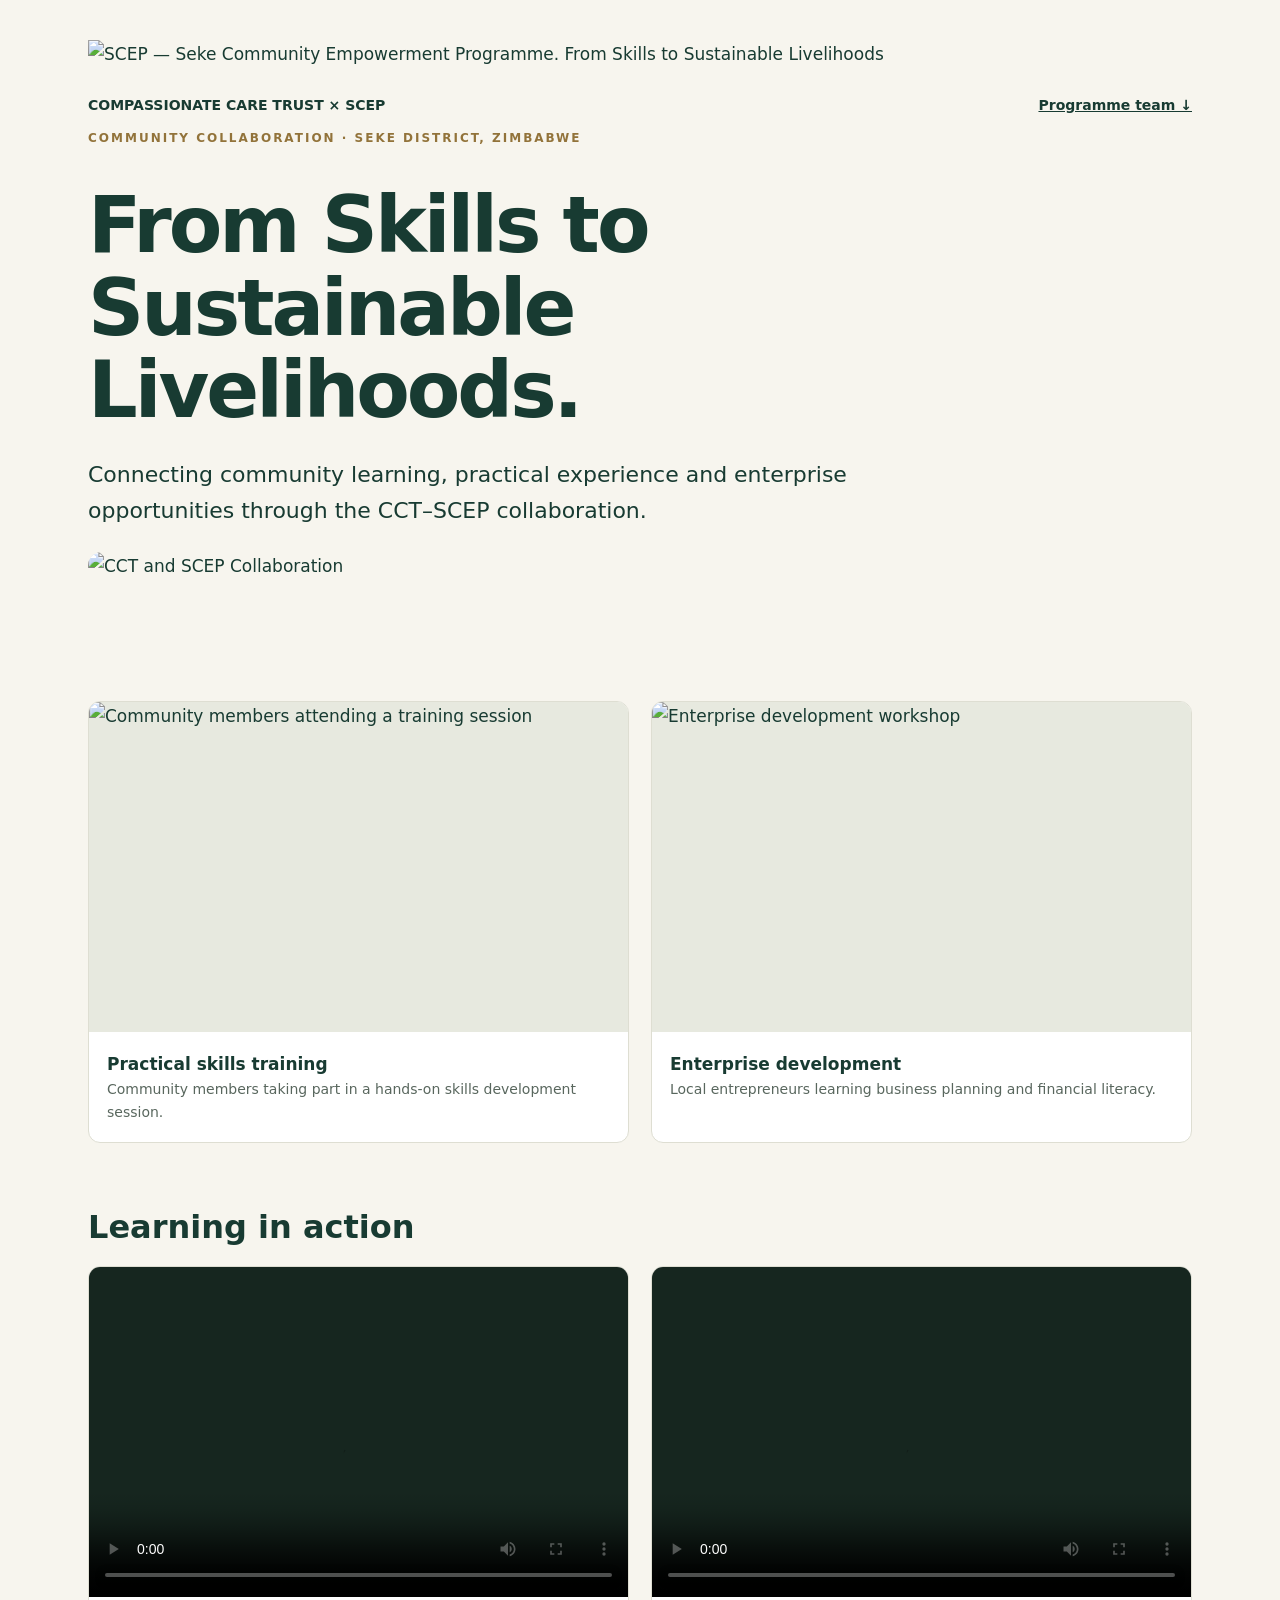
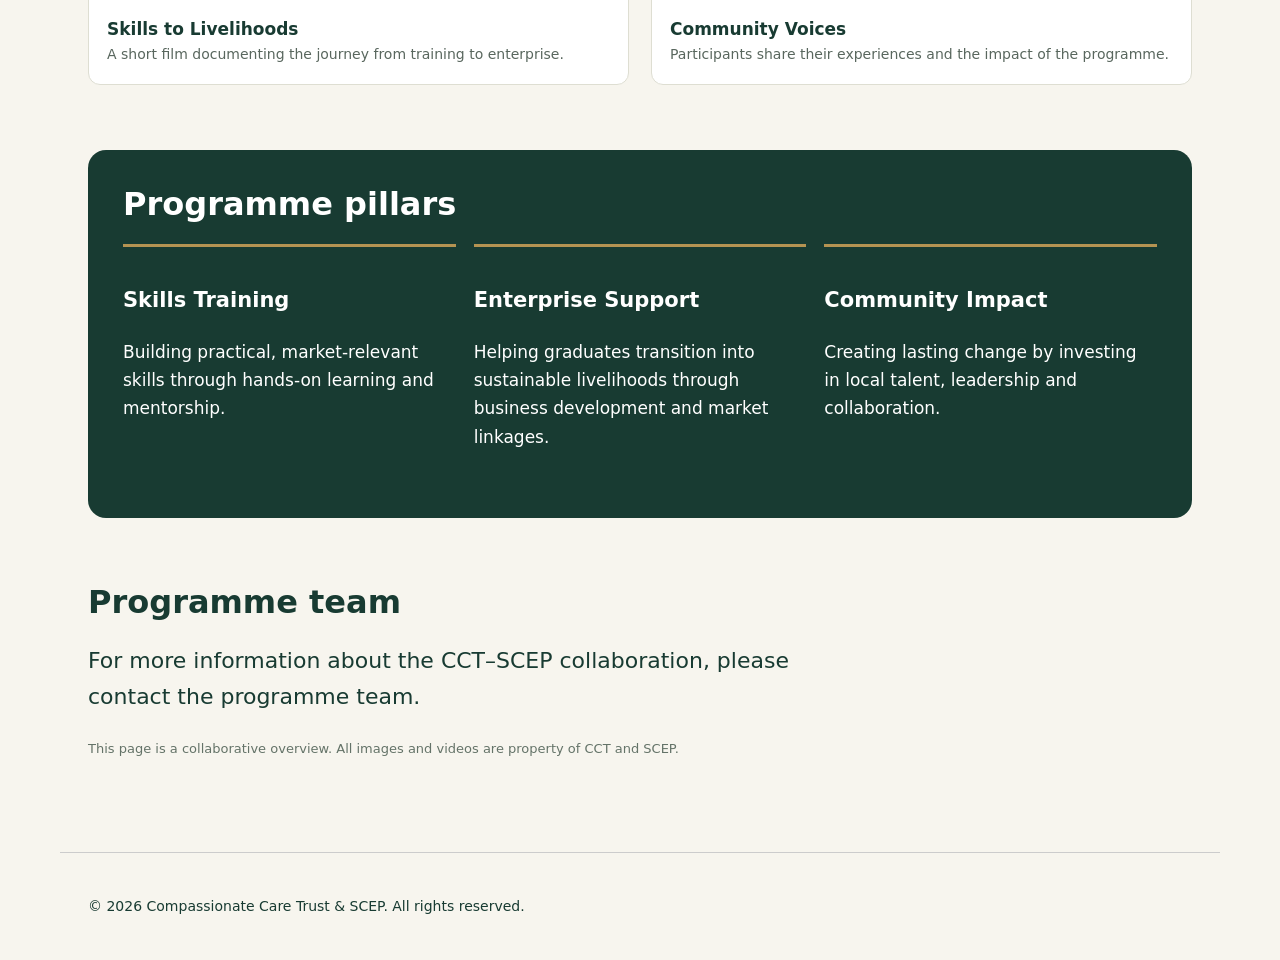
==== commit 6822efb4: "Add initial SCEP collaboration webpage structure This file contains the HTML structure and content f" ====
--- a/SCEP.html
+++ b/SCEP.html
@@ -1,706 +1,134 @@
-<!DOCTYPE html>
+<!doctype html>
 <html lang="en">
 <head>
-    <meta charset="UTF-8">
-    <meta name="viewport" content="width=device-width, initial-scale=1.0">
-    <!-- CANONICAL TAG - FIXES BING SEARCH ISSUE -->
-    <link rel="canonical" href="https://www.compassionatecaretrust.org/">
-    <title>Compassionate Care Trust - Strength In Every Story</title>
-    <link rel="stylesheet" href="styles.css">
-    <link rel="preconnect" href="https://fonts.googleapis.com">
-    <link rel="preconnect" href="https://fonts.gstatic.com" crossorigin>
-    <link href="https://fonts.googleapis.com/css2?family=Playfair+Display:wght@400;600;700&family=Open+Sans:wght@300;400;600;700&display=swap" rel="stylesheet">
+    <meta charset="utf-8">
+    <meta name="viewport" content="width=device-width,initial-scale=1">
+    <title>CCT–SCEP Collaboration</title>
     <style>
-        /* ===== ADDITIONAL STYLES FOR BACKGROUND IMAGES (PRESERVING ORIGINAL LAYOUT) ===== */
-        
-        /* Hero Banner Background Image */
-        .hero {
-            position: relative;
-            background-image: url('family.jpeg');
-            background-size: cover;
-            background-position: center;
-            background-attachment: fixed;
-        }
-        
-        .hero-overlay {
-            position: absolute;
-            top: 0;
-            left: 0;
-            width: 100%;
-            height: 100%;
-            background: rgba(0, 0, 0, 0.55);
-            z-index: 1;
-        }
-        
-        .hero .container {
-            position: relative;
-            z-index: 2;
-        }
-        
-        /* About Cards Background Images (Our Vision, Our Values, Our Impact) - NO DARK OVERLAY */
-        .about-card {
-            position: relative;
-            overflow: hidden;
-            border-radius: 16px;
-            transition: transform 0.3s ease, box-shadow 0.3s ease;
-            background: transparent;
-        }
-        
-        .about-card::before {
-            content: '';
-            position: absolute;
-            top: 0;
-            left: 0;
-            width: 100%;
-            height: 100%;
-            background-size: cover;
-            background-position: center;
-            opacity: 1;
-            z-index: 0;
-            transition: transform 0.3s ease;
-        }
-        
-        .about-card:hover::before {
-            transform: scale(1.05);
-        }
-        
-        .about-card:nth-child(1)::before {
-            background-image: url('cct2.jpeg');
-        }
-        
-        .about-card:nth-child(2)::before {
-            background-image: url('cct3.jpeg');
-        }
-        
-        .about-card:nth-child(3)::before {
-            background-image: url('cct.jpeg');
-        }
-        
-        /* Text styling for About Cards to ensure readability without the dark overlay */
-        .about-card .icon-box,
-        .about-card h3,
-        .about-card p {
-            position: relative;
-            z-index: 2;
-            color: var(--primary-blue); 
-            text-shadow: 1px 1px 4px rgba(255, 255, 255, 0.9); 
-        }
-        
-        .about-card .icon-box {
-            background: rgba(255, 255, 255, 0.95);
-            box-shadow: 0 4px 10px rgba(0,0,0,0.1);
-        }
-        
-        .about-card .icon-box svg {
-            stroke: var(--primary-blue);
-        }
-        
-        /* Program Cards Background Images - VISIBLE */
-        .program-card {
-            position: relative;
-            overflow: hidden;
-            border-radius: 20px;
-            transition: transform 0.3s ease, box-shadow 0.3s ease;
-            background: transparent;
-        }
-        
-        .program-card::before {
-            content: '';
-            position: absolute;
-            top: 0;
-            left: 0;
-            width: 100%;
-            height: 100%;
-            background-size: cover;
-            background-position: center;
-            opacity: 1;
-            z-index: 0;
-            transition: transform 0.3s ease;
-        }
-        
-        .program-card:hover::before {
-            transform: scale(1.05);
-        }
-        
-        .program-card:nth-child(1)::before {
-            background-image: url('healthcare support.jpeg');
-        }
-        
-        .program-card:nth-child(2)::before {
-            background-image: url('education and training.jpeg');
-        }
-        
-        .program-card:nth-child(3)::before {
-            background-image: url('family support.jpeg');
-        }
-        
-        .program-card:nth-child(4)::before {
-            background-image: url('economic empowerment.jpeg');
-        }
-        
-        .program-card:nth-child(5)::before {
-            background-image: url('protection.jpeg');
-        }
-        
-        .program-card:nth-child(6)::before {
-            background-image: url('community outresch.jpeg');
-        }
-        
-        .program-card::after {
-            content: '';
-            position: absolute;
-            top: 0;
-            left: 0;
-            width: 100%;
-            height: 100%;
-            background: rgba(0, 0, 0, 0.55);
-            z-index: 1;
-            border-radius: 20px;
-        }
-        
-        .program-card .program-icon,
-        .program-card h3,
-        .program-card p,
-        .program-card .program-link {
-            position: relative;
-            z-index: 2;
-            color: white;
-        }
-        
-        .program-card .program-link {
-            color: #ffd700;
-        }
-        
-        /* News Cards Background Images - VISIBLE */
-        .news-card {
-            position: relative;
-            overflow: hidden;
-            border-radius: 16px;
-            transition: transform 0.3s ease, box-shadow 0.3s ease;
-            background: transparent;
-        }
-        
-        .news-card::before {
-            content: '';
-            position: absolute;
-            top: 0;
-            left: 0;
-            width: 100%;
-            height: 100%;
-            background-size: cover;
-            background-position: center;
-            opacity: 1;
-            z-index: 0;
-            transition: transform 0.3s ease;
-        }
-        
-        .news-card:hover::before {
-            transform: scale(1.05);
-        }
-        
-        .news-card:nth-child(1)::before {
-            background-image: url('https://images.unsplash.com/photo-1505751172876-fa1923c5c528?ixlib=rb-4.0.3&auto=format&fit=crop&w=2070&q=80');
-        }
-        
-        .news-card:nth-child(2)::before {
-            background-image: url('https://images.unsplash.com/photo-1450101499163-c8848c66ca85?ixlib=rb-4.0.3&auto=format&fit=crop&w=2070&q=80');
-        }
-        
-        .news-card:nth-child(3)::before {
-            background-image: url('https://images.unsplash.com/photo-1551836022-d5d88e9218df?ixlib=rb-4.0.3&auto=format&fit=crop&w=2070&q=80');
-        }
-        
-        .news-card::after {
-            content: '';
-            position: absolute;
-            top: 0;
-            left: 0;
-            width: 100%;
-            height: 100%;
-            background: rgba(0, 0, 0, 0.5);
-            z-index: 1;
-            border-radius: 16px;
-        }
-        
-        .news-card .news-date,
-        .news-card .news-content,
-        .news-card h3,
-        .news-card p,
-        .news-card .read-more {
-            position: relative;
-            z-index: 2;
-            color: white;
-        }
-        
-        .news-card .read-more {
-            color: #ffd700;
-        }
-        
-        .news-card .news-date .day,
-        .news-card .news-date .month {
-            color: white;
-            font-weight: bold;
-        }
-        
-        .program-icon {
-            font-size: 48px;
-            margin-bottom: 20px;
-            display: inline-block;
-        }
-        
-        @media (max-width: 768px) {
-            .hero {
-                background-attachment: scroll;
-            }
-        }
-        
-        .section-header h2,
-        .section-header .section-subtitle {
-            color: #1a472a;
-        }
-        
-        .mission {
-            background: #f4f9f4;
-        }
-        
-        .events-list {
-            background: transparent;
-        }
-        
-        .contact {
-            background: #f9f9f9;
+        *{box-sizing:border-box}
+        body{margin:0;background:#f7f5ee;color:#183b32;font:17px/1.65 system-ui,sans-serif}
+        header,main,footer{max-width:1160px;margin:auto;padding:28px}
+        nav{display:flex;justify-content:space-between;gap:20px;font-size:14px;font-weight:700}
+        a{color:inherit}
+        h1{font-size:clamp(40px,7vw,78px);line-height:1.06;max-width:850px;margin:35px 0 25px;letter-spacing:-3px}
+        h2{font-size:32px;line-height:1.2;margin:0 0 20px}
+        h3{font-size:21px}
+        section{margin:65px 0}
+        .eyebrow{text-transform:uppercase;letter-spacing:2px;font-size:12px;font-weight:800;color:#92733a}
+        .lead{font-size:22px;max-width:780px}
+        .hero{width:100%;max-height:540px;object-fit:cover;border-radius:18px}
+        .grid{display:grid;grid-template-columns:repeat(2,minmax(0,1fr));gap:22px}
+        figure{margin:0;background:white;border-radius:12px;overflow:hidden;border:1px solid #deded2}
+        figure img{width:100%;height:330px;object-fit:contain;background:#e7e9df;display:block}
+        figcaption{padding:18px}
+        figcaption span{display:block;font-size:14px;color:#59675e}
+        video{width:100%;height:330px;background:#16261f;display:block;object-fit:cover;}
+        .panel{background:#183b32;color:white;border-radius:18px;padding:35px}
+        .people{display:grid;grid-template-columns:repeat(3,1fr);gap:18px}
+        .person{border-top:3px solid #b49352;padding:15px 0}
+        .note{font-size:13px;color:#647368}
+        footer{border-top:1px solid #ccc;font-size:14px}
+        @media(max-width:650px){
+            .grid,.people{grid-template-columns:1fr}
+            header,main,footer{padding:20px}
+            h1{letter-spacing:-1px}
+            figure img,video{height:280px}
         }
     </style>
 </head>
 <body>
-    <!-- Header -->
-    <header class="header">
-        <div class="container">
-            <div class="header-content">
-                <div class="logo-container">
-                    <img src="logo.png" alt="Compassionate Care Trust Logo" class="logo">
-                    <div class="logo-text">
-                        <h1>Compassionate Care Trust</h1>
-                        <p class="tagline">Strength In Every Story</p>
-                    </div>
+    <header>
+        <div style="padding:12px 0 26px">
+            <!-- SCEP Logo (Will look for this in the SCEP MEDIA folder) -->
+            <img alt="SCEP — Seke Community Empowerment Programme. From Skills to Sustainable Livelihoods" style="width:560px;max-width:100%;height:auto" src="SCEP MEDIA/SCEP-Logo.png">
+        </div>
+        <nav>
+            <span>COMPASSIONATE CARE TRUST × SCEP</span>
+            <a href="#contacts">Programme team ↓</a>
+        </nav>
+        <p class="eyebrow">Community collaboration · Seke District, Zimbabwe</p>
+        <h1>From Skills to Sustainable Livelihoods.</h1>
+        <p class="lead">Connecting community learning, practical experience and enterprise opportunities through the CCT–SCEP collaboration.</p>
+        
+        <!-- Hero Image -->
+        <img class="hero" src="SCEP MEDIA/CCT-SCEP-Collaboration-Hero.jpg" alt="CCT and SCEP Collaboration">
+    </header>
+
+    <main>
+        <section class="grid">
+            <!-- Training/Workshop Media -->
+            <figure>
+                <img src="SCEP MEDIA/Community-Training-Session.jpg" alt="Community members attending a training session">
+                <figcaption>
+                    <strong>Practical skills training</strong>
+                    <span>Community members taking part in a hands-on skills development session.</span>
+                </figcaption>
+            </figure>
+            <figure>
+                <img src="SCEP MEDIA/Enterprise-Development-Workshop.jpg" alt="Enterprise development workshop">
+                <figcaption>
+                    <strong>Enterprise development</strong>
+                    <span>Local entrepreneurs learning business planning and financial literacy.</span>
+                </figcaption>
+            </figure>
+        </section>
+
+        <section>
+            <h2>Learning in action</h2>
+            <div class="grid">
+                <!-- Video 1 -->
+                <figure>
+                    <video controls poster="SCEP MEDIA/Video1-Poster.jpg">
+                        <source src="SCEP MEDIA/SCEP-Video-1.mp4" type="video/mp4">
+                        Your browser does not support the video tag.
+                    </video>
+                    <figcaption>
+                        <strong>Skills to Livelihoods</strong>
+                        <span>A short film documenting the journey from training to enterprise.</span>
+                    </figcaption>
+                </figure>
+                
+                <!-- Video 2 -->
+                <figure>
+                    <video controls poster="SCEP MEDIA/Video2-Poster.jpg">
+                        <source src="SCEP MEDIA/SCEP-Video-2.mp4" type="video/mp4">
+                        Your browser does not support the video tag.
+                    </video>
+                    <figcaption>
+                        <strong>Community Voices</strong>
+                        <span>Participants share their experiences and the impact of the programme.</span>
+                    </figcaption>
+                </figure>
+            </div>
+        </section>
+
+        <section class="panel">
+            <h2>Programme pillars</h2>
+            <div class="people">
+                <div class="person">
+                    <h3>Skills Training</h3>
+                    <p>Building practical, market-relevant skills through hands-on learning and mentorship.</p>
                 </div>
-                <nav class="main-nav">
-                    <ul>
-                        <li><a href="#home" class="active">Home</a></li>
-                        <li><a href="#about">About Us</a></li>
-                        <li><a href="#programs">Programs</a></li>
-                        <li><a href="#partners">Partners</a></li>
-                        <li><a href="#news">News</a></li>
-                        <li><a href="#events">Events</a></li>
-                        <li><a href="#contact">Contact</a></li>
-                    </ul>
-                </nav>
-                <div class="mobile-menu-toggle">
-                    <span></span>
-                    <span></span>
-                    <span></span>
+                <div class="person">
+                    <h3>Enterprise Support</h3>
+                    <p>Helping graduates transition into sustainable livelihoods through business development and market linkages.</p>
+                </div>
+                <div class="person">
+                    <h3>Community Impact</h3>
+                    <p>Creating lasting change by investing in local talent, leadership and collaboration.</p>
                 </div>
             </div>
-        </div>
-    </header>
+        </section>
 
-    <!-- Hero Section -->
-    <section id="home" class="hero">
-        <div class="hero-overlay"></div>
-        <div class="container">
-            <div class="hero-content">
-                <h2 class="hero-title">Building Stronger Communities Through Compassion</h2>
-                <p class="hero-subtitle">We are dedicated to providing care, support, and empowerment to those in need, creating strength in every story we touch.</p>
-                <div class="hero-buttons">
-                    <a href="#programs" class="btn btn-primary">Our Programs</a>
-                    <a href="#contact" class="btn btn-secondary">Get Involved</a>
-                </div>
-            </div>
-        </div>
-    </section>
+        <section id="contacts">
+            <h2>Programme team</h2>
+            <p class="lead">For more information about the CCT–SCEP collaboration, please contact the programme team.</p>
+            <p class="note">This page is a collaborative overview. All images and videos are property of CCT and SCEP.</p>
+        </section>
+    </main>
 
-    <!-- Mission Statement -->
-    <section class="mission">
-        <div class="container">
-            <div class="mission-content">
-                <h2>Our Mission</h2>
-                <p>Compassionate Care Trust is committed to providing comprehensive support, care, and empowerment to individuals and communities in special need. Through our programs and services, we strive to create lasting positive change and build resilience in every story we encounter.</p>
-            </div>
-        </div>
-    </section>
-
-    <!-- ============================================
-         OUR PARTNERS SECTION (SINGLE PARTNER - LOGO AS BACKGROUND, NO BLUE OVERLAY)
-         ============================================ -->
-    <section id="partners" class="partners">
-        <div class="container">
-            <div class="section-header">
-                <h2>Our Partners</h2>
-                <p class="section-subtitle">Proudly working together to create lasting change</p>
-            </div>
-            <div class="partners-grid single-partner">
-                <!-- Partner 1 - SCEP with logo as background -->
-                <div class="partner-card" style="--partner-bg: url('SCEP.png');">
-                    <img src="SCEP.png" alt="SEKE COMMUNITY EMPOWERMENT PROGRAM" class="partner-logo">
-                    <h3>SEKE COMMUNITY EMPOWERMENT PROGRAM</h3>
-                    <p>From Training to Enterprise, From Graduation to Opportunity</p>
-                </div>
-            </div>
-        </div>
-    </section>
-
-    <!-- About Us Section -->
-    <section id="about" class="about">
-        <div class="container">
-            <div class="section-header">
-                <h2>About Us</h2>
-                <p class="section-subtitle">Learn more about our organization and values</p>
-            </div>
-            <div class="about-grid">
-                <div class="about-card">
-                    <div class="icon-box">
-                        <svg viewBox="0 0 24 24" fill="none" stroke="currentColor" stroke-width="2" width="40" height="40">
-                            <path d="M17 21v-2a4 4 0 0 0-4-4H5a4 4 0 0 0-4 4v2"></path>
-                            <circle cx="9" cy="7" r="4"></circle>
-                            <path d="M23 21v-2a4 4 0 0 0-3-3.87"></path>
-                            <path d="M16 3.13a4 4 0 0 1 0 7.75"></path>
-                        </svg>
-                    </div>
-                    <h3>Our Vision</h3>
-                    <p>A world where every individual has access to compassionate care, support, and opportunities to thrive, regardless of their circumstances.</p>
-                </div>
-                <div class="about-card">
-                    <div class="icon-box">
-                        <svg viewBox="0 0 24 24" fill="none" stroke="currentColor" stroke-width="2" width="40" height="40">
-                            <path d="M22 11.08V12a10 10 0 1 1-5.93-9.14"></path>
-                            <polyline points="22 4 12 14.01 9 11.01"></polyline>
-                        </svg>
-                    </div>
-                    <h3>Our Values</h3>
-                    <p>Compassion, integrity, respect, and empowerment guide everything we do. We believe in treating every individual with dignity and providing support that honors their unique journey.</p>
-                </div>
-                <div class="about-card">
-                    <div class="icon-box">
-                        <svg viewBox="0 0 24 24" fill="none" stroke="currentColor" stroke-width="2" width="40" height="40">
-                            <path d="M21 10c0 7-9 13-9 13s-9-6-9-13a9 9 0 0 1 18 0z"></path>
-                            <circle cx="12" cy="10" r="3"></circle>
-                        </svg>
-                    </div>
-                    <h3>Our Impact</h3>
-                    <p>Through our dedicated programs and community partnerships, we've touched thousands of lives, providing essential services and creating pathways to a brighter future.</p>
-                </div>
-            </div>
-        </div>
-    </section>
-
-    <!-- Programs Section -->
-    <section id="programs" class="programs">
-        <div class="container">
-            <div class="section-header">
-                <h2>Our Programs</h2>
-                <p class="section-subtitle">Comprehensive support services for those in need</p>
-            </div>
-            <div class="programs-grid">
-                <div class="program-card">
-                    <div class="program-image">
-                        <div class="program-icon">🏥</div>
-                    </div>
-                    <h3>Healthcare Support</h3>
-                    <p>Access to medical care, health education, and wellness programs for individuals and families in need.</p>
-                    <a href="#" class="program-link">Learn More →</a>
-                </div>
-                <div class="program-card">
-                    <div class="program-image">
-                        <div class="program-icon">📚</div>
-                    </div>
-                    <h3>Education & Training</h3>
-                    <p>Educational support, skills training, and capacity building programs to empower individuals and communities.</p>
-                    <a href="#" class="program-link">Learn More →</a>
-                </div>
-                <div class="program-card">
-                    <div class="program-image">
-                        <div class="program-icon">👨‍👩‍👧‍👦</div>
-                    </div>
-                    <h3>Family Support Services</h3>
-                    <p>Counseling, family planning, and support services to strengthen family units and relationships.</p>
-                    <a href="#" class="program-link">Learn More →</a>
-                </div>
-                <div class="program-card">
-                    <div class="program-image">
-                        <div class="program-icon">💼</div>
-                    </div>
-                    <h3>Economic Empowerment</h3>
-                    <p>Microfinance, business development, and employment support to create sustainable livelihoods.</p>
-                    <a href="#" class="program-link">Learn More →</a>
-                </div>
-                <div class="program-card">
-                    <div class="program-image">
-                        <div class="program-icon">🛡️</div>
-                    </div>
-                    <h3>Protection Services</h3>
-                    <p>Advocacy, legal support, and protection services for vulnerable individuals and groups.</p>
-                    <a href="#" class="program-link">Learn More →</a>
-                </div>
-                <div class="program-card">
-                    <div class="program-image">
-                        <div class="program-icon">🤝</div>
-                    </div>
-                    <h3>Community Outreach</h3>
-                    <p>Community engagement, awareness campaigns, and grassroots initiatives to address local needs.</p>
-                    <a href="#" class="program-link">Learn More →</a>
-                </div>
-            </div>
-        </div>
-    </section>
-
-    <!-- News Section -->
-    <section id="news" class="news">
-        <div class="container">
-            <div class="section-header">
-                <h2>Latest News</h2>
-                <p class="section-subtitle">Stay updated with our latest activities and announcements</p>
-            </div>
-            <div class="news-grid">
-                <article class="news-card">
-                    <div class="news-date">
-                        <span class="day">15</span>
-                        <span class="month">Dec</span>
-                    </div>
-                    <div class="news-content">
-                        <h3>New Community Health Initiative Launched</h3>
-                        <p>We're excited to announce the launch of our new community health program, providing free health screenings and education to underserved communities.</p>
-                        <a href="#" class="read-more">Read More →</a>
-                    </div>
-                </article>
-                <article class="news-card">
-                    <div class="news-date">
-                        <span class="day">08</span>
-                        <span class="month">Dec</span>
-                    </div>
-                    <div class="news-content">
-                        <h3>Annual Report 2024 Released</h3>
-                        <p>Our annual report highlights the impact we've made this year, reaching over 5,000 individuals through our various programs and services.</p>
-                        <a href="#" class="read-more">Read More →</a>
-                    </div>
-                </article>
-                <article class="news-card">
-                    <div class="news-date">
-                        <span class="day">01</span>
-                        <span class="month">Dec</span>
-                    </div>
-                    <div class="news-content">
-                        <h3>Partnership with Local Organizations</h3>
-                        <p>We've formed new partnerships with local organizations to expand our reach and provide more comprehensive support to those in need.</p>
-                        <a href="#" class="read-more">Read More →</a>
-                    </div>
-                </article>
-            </div>
-            <div class="news-button">
-                <a href="#" class="btn btn-outline">View All News</a>
-            </div>
-        </div>
-    </section>
-
-    <!-- Events Section -->
-    <section id="events" class="events">
-        <div class="container">
-            <div class="section-header">
-                <h2>Upcoming Events</h2>
-                <p class="section-subtitle">Join us for our upcoming activities and programs</p>
-            </div>
-            <div class="events-list">
-                <div class="event-item">
-                    <div class="event-date">
-                        <span class="event-day">02</span>
-                        <span class="event-month">Apr</span>
-                        <span class="event-year">2026</span>
-                    </div>
-                    <div class="event-details">
-                        <h3>World Autism Awareness Day</h3>
-                        <p class="event-location">📍 Geluke Farm , 09:00 AM - 2:00 PM</p>
-                        <p>Join us in spreading awareness and understanding about autism spectrum disorder.Together, we can create a more incusive and supportive world for everyone.</p>
-                    </div>
-                    <a href="#" class="event-register">Register</a>
-                </div>
-                <div class="event-item">
-                    <div class="event-date">
-                        <span class="event-day">05</span>
-                        <span class="event-month">Jan</span>
-                        <span class="event-year">2025</span>
-                    </div>
-                    <div class="event-details">
-                        <h3>Skills Training Workshop</h3>
-                        <p class="event-location">📍 Training Center, 9:00 AM - 3:00 PM</p>
-                        <p>Free skills training workshop covering essential business and employment skills for job seekers and entrepreneurs.</p>
-                    </div>
-                    <a href="#" class="event-register">Register</a>
-                </div>
-                <div class="event-item">
-                    <div class="event-date">
-                        <span class="event-day">15</span>
-                        <span class="event-month">Jan</span>
-                        <span class="event-year">2025</span>
-                    </div>
-                    <div class="event-details">
-                        <h3>Volunteer Appreciation Day</h3>
-                        <p class="event-location">📍 Main Office, 2:00 PM - 5:00 PM</p>
-                        <p>Celebrating our amazing volunteers who make our work possible. Join us for refreshments and recognition.</p>
-                    </div>
-                    <a href="#" class="event-register">Register</a>
-                </div>
-            </div>
-        </div>
-    </section>
-
-    <!-- Contact Section -->
-    <section id="contact" class="contact">
-        <div class="container">
-            <div class="section-header">
-                <h2>Contact Us</h2>
-                <p class="section-subtitle">Get in touch with us - we're here to help</p>
-            </div>
-            <div class="contact-grid">
-                <div class="contact-info">
-                    <div class="contact-item">
-                        <div class="contact-icon">
-                            <svg viewBox="0 0 24 24" fill="none" stroke="currentColor" stroke-width="2" width="24" height="24">
-                                <path d="M21 10c0 7-9 13-9 13s-9-6-9-13a9 9 0 0 1 18 0z"></path>
-                                <circle cx="12" cy="10" r="3"></circle>
-                            </svg>
-                        </div>
-                        <div>
-                            <h4>Address</h4>
-                            <p>BEATRICE karreboom FARM No 10<br>Community District<br>City,Zimbabwe</p>
-                        </div>
-                    </div>
-                    <div class="contact-item">
-                        <div class="contact-icon">
-                            <svg viewBox="0 0 24 24" fill="none" stroke="currentColor" stroke-width="2" width="24" height="24">
-                                <path d="M22 16.92v3a2 2 0 0 1-2.18 2 19.79 19.79 0 0 1-8.63-3.07 19.5 19.5 0 0 1-6-6 19.79 19.79 0 0 1-3.07-8.67A2 2 0 0 1 4.11 2h3a2 2 0 0 1 2 1.72 12.84 12.84 0 0 0 .7 2.81 2 2 0 0 1-.45 2.11L8.09 9.91a16 16 0 0 0 6 6l1.27-1.27a2 2 0 0 1 2.11-.45 12.84 12.84 0 0 0 2.81.7A2 2 0 0 1 22 16.92z"></path>
-                            </svg>
-                        </div>
-                        <div>
-                            <h4>Phone</h4>
-                            <p>+263 772515178<br>+263 786809854 <br>+263 772515176</p>
-                        </div>
-                    </div>
-                    <div class="contact-item">
-                        <div class="contact-icon">
-                            <svg viewBox="0 0 24 24" fill="none" stroke="currentColor" stroke-width="2" width="24" height="24">
-                                <path d="M4 4h16c1.1 0 2 .9 2 2v12c0 1.1-.9 2-2 2H4c-1.1 0-2-.9-2-2V6c0-1.1.9-2 2-2z"></path>
-                                <polyline points="22,6 12,13 2,6"></polyline>
-                            </svg>
-                        </div>
-                        <div>
-                            <h4>Email</h4>
-                            <p>info@compassionatecaretrust.org<br>support@compassionatecaretrust.org</p>
-                        </div>
-                    </div>
-                    <div class="social-links">
-                        <a href="https://www.facebook.com/compassionate care trust/" class="social-link" aria-label="Facebook">
-                            <svg viewBox="0 0 24 24" fill="currentColor" width="24" height="24">
-                                <path d="M18 2h-3a5 5 0 0 0-5 5v3H7v4h3v8h4v-8h3l1-4h-4V7a1 1 0 0 1 1-1h3z"></path>
-                            </svg>
-                        </a>
-                        <a href="#" class="social-link" aria-label="X">
-                            <svg viewBox="0 0 24 24" fill="currentColor" width="24" height="24">
-                                <path d="M23 3a10.9 10.9 0 0 1-3.14 1.53 4.48 4.48 0 0 0-7.86 3v1A10.66 10.66 0 0 1 3 4s-4 9 5 13a11.64 11.64 0 0 1-7 2c9 5 20 0 20-11.5a4.5 4.5 0 0 0-.08-.83A7.72 7.72 0 0 0 23 3z"></path>
-                            </svg>
-                        </a>
-                        <a href="https://www.instagram.com/compassionate_care_trust/" class="social-link" aria-label="Instagram" target="_blank" rel="noopener noreferrer">
-                            <svg viewBox="0 0 24 24" fill="currentColor" width="24" height="24">
-                                <rect x="2" y="2" width="20" height="20" rx="5" ry="5"></rect>
-                                <path d="M16 11.37A4 4 0 1 1 12.63 8 4 4 0 0 1 16 11.37z"></path>
-                                <line x1="17.5" y1="6.5" x2="17.51" y2="6.5"></line>
-                            </svg>
-                        </a>
-                        <a href="#" class="social-link" aria-label="LinkedIn">
-                            <svg viewBox="0 0 24 24" fill="currentColor" width="24" height="24">
-                                <path d="M16 8a6 6 0 0 1 6 6v7h-4v-7a2 2 0 0 0-2-2 2 2 0 0 0-2 2v7h-4v-7a6 6 0 0 1 6-6z"></path>
-                                <rect x="2" y="9" width="4" height="12"></rect>
-                                <circle cx="4" cy="4" r="2"></circle>
-                            </svg>
-                        </a>
-                    </div>
-                </div>
-                <div class="contact-form-container">
-                    <form class="contact-form">
-                        <div class="form-group">
-                            <input type="text" id="name" name="name" placeholder="Your Name" required>
-                        </div>
-                        <div class="form-group">
-                            <input type="email" id="email" name="email" placeholder="Your Email" required>
-                        </div>
-                        <div class="form-group">
-                            <input type="tel" id="phone" name="phone" placeholder="Your Phone">
-                        </div>
-                        <div class="form-group">
-                            <input type="text" id="subject" name="subject" placeholder="Subject" required>
-                        </div>
-                        <div class="form-group">
-                            <textarea id="message" name="message" rows="6" placeholder="Your Message" required></textarea>
-                        </div>
-                        <button type="submit" class="btn btn-primary">Send Message</button>
-                    </form>
-                </div>
-            </div>
-        </div>
-    </section>
-
-    <!-- Footer -->
-    <footer class="footer">
-        <div class="container">
-            <div class="footer-content">
-                <div class="footer-section">
-                    <div class="footer-logo">
-                        <img src="logo.png" alt="Compassionate Care Trust Logo" class="footer-logo-img">
-                        <h3>Compassionate Care Trust</h3>
-                        <p class="footer-tagline">Strength In Every Story</p>
-                    </div>
-                    <p class="footer-description">Dedicated to providing compassionate care and support to individuals and communities in need.</p>
-                </div>
-                <div class="footer-section">
-                    <h4>Quick Links</h4>
-                    <ul>
-                        <li><a href="#home">Home</a></li>
-                        <li><a href="#about">About Us</a></li>
-                        <li><a href="#programs">Programs</a></li>
-                        <li><a href="#partners">Partners</a></li>
-                        <li><a href="#news">News</a></li>
-                        <li><a href="#events">Events</a></li>
-                        <li><a href="#contact">Contact</a></li>
-                    </ul>
-                </div>
-                <div class="footer-section">
-                    <h4>Programs</h4>
-                    <ul>
-                        <li><a href="#">Healthcare Support</a></li>
-                        <li><a href="#">Education & Training</a></li>
-                        <li><a href="#">Family Support</a></li>
-                        <li><a href="#">Economic Empowerment</a></li>
-                        <li><a href="#">Protection Services</a></li>
-                    </ul>
-                </div>
-                <div class="footer-section">
-                    <h4>Get Involved</h4>
-                    <ul>
-                        <li><a href="#">Volunteer</a></li>
-                        <li><a href="#">Donate</a></li>
-                        <li><a href="#">Partner With Us</a></li>
-                        <li><a href="#">Careers</a></li>
-                    </ul>
-                </div>
-            </div>
-            <div class="footer-bottom">
-                <p>&copy;2025 Compassionate Care Trust. All rights reserved.</p>
-                <div class="footer-links">
-                    <a href="#">Privacy Policy</a>
-                    <a href="#">Terms of Service</a>
-                </div>
-            </div>
-        </div>
+    <footer>
+        <p>© 2026 Compassionate Care Trust & SCEP. All rights reserved.</p>
     </footer>
-
-    <script src="script.js"></script>
 </body>
 </html>
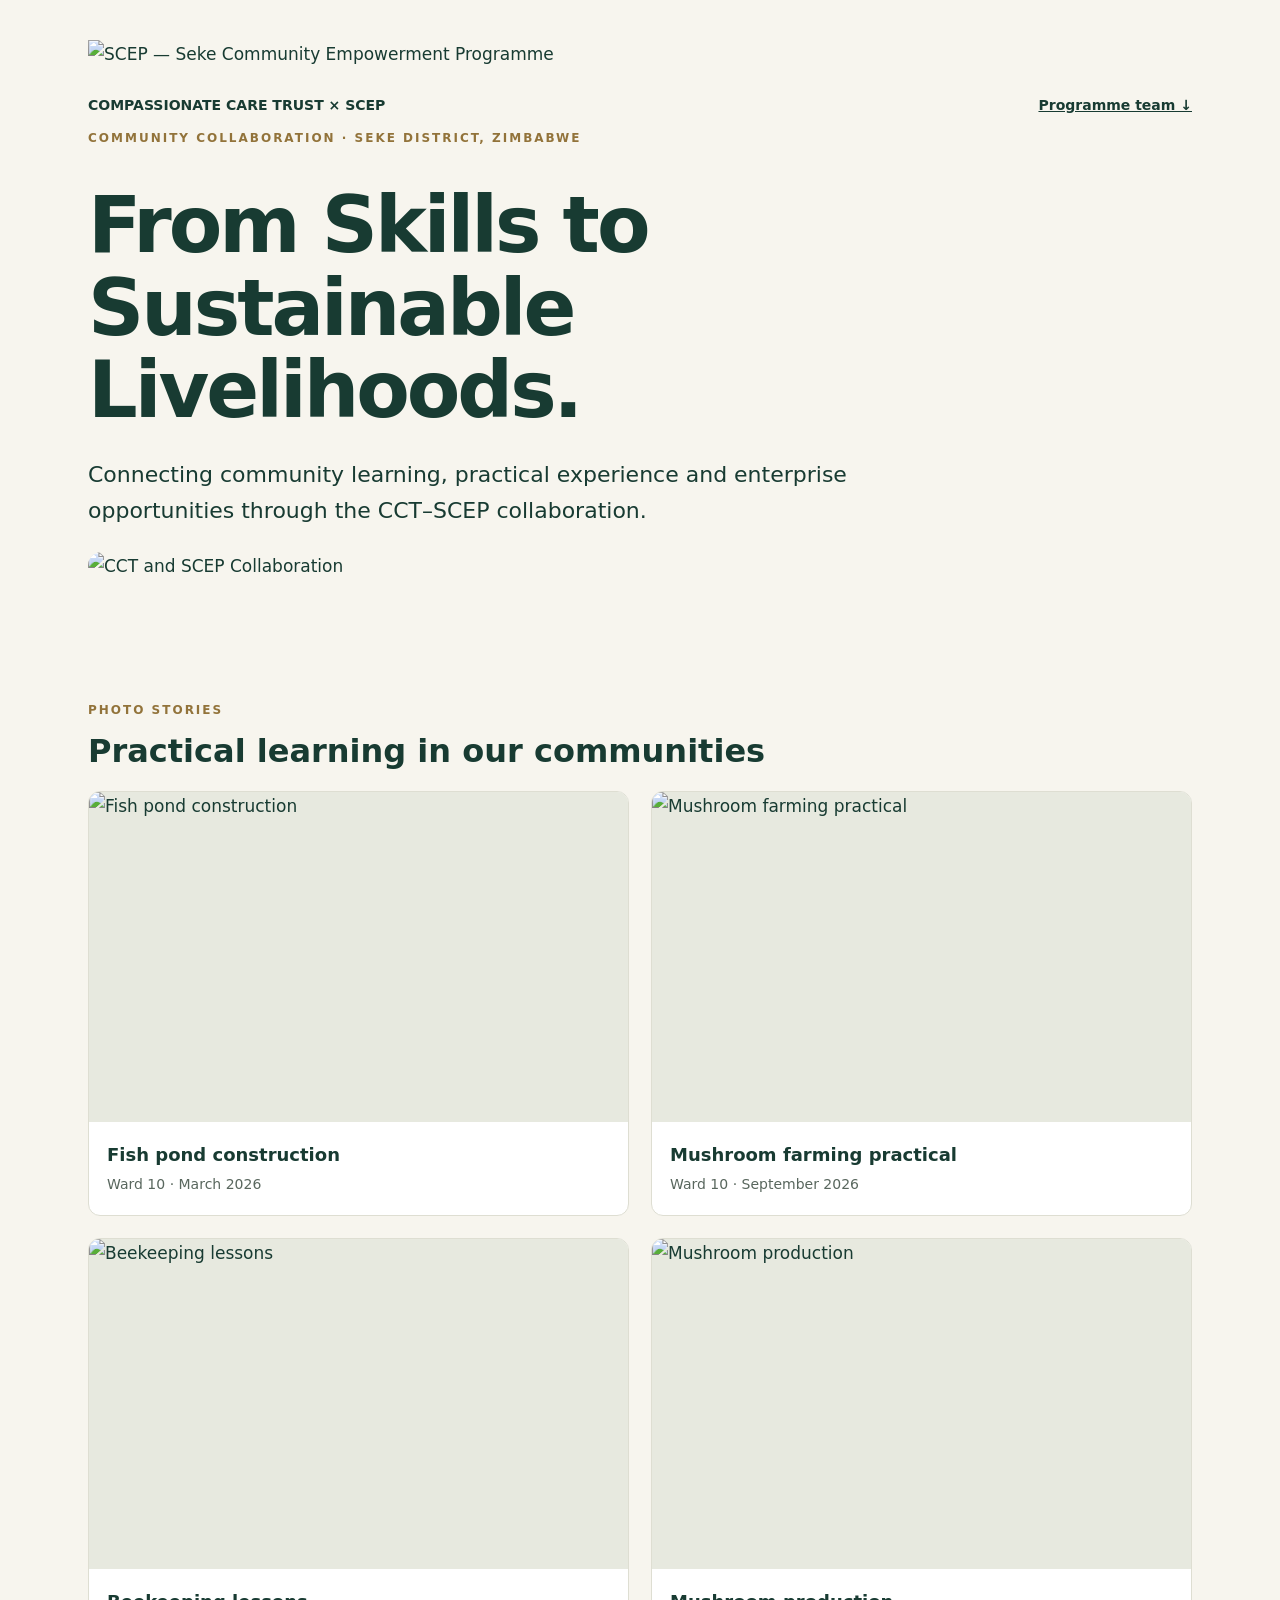
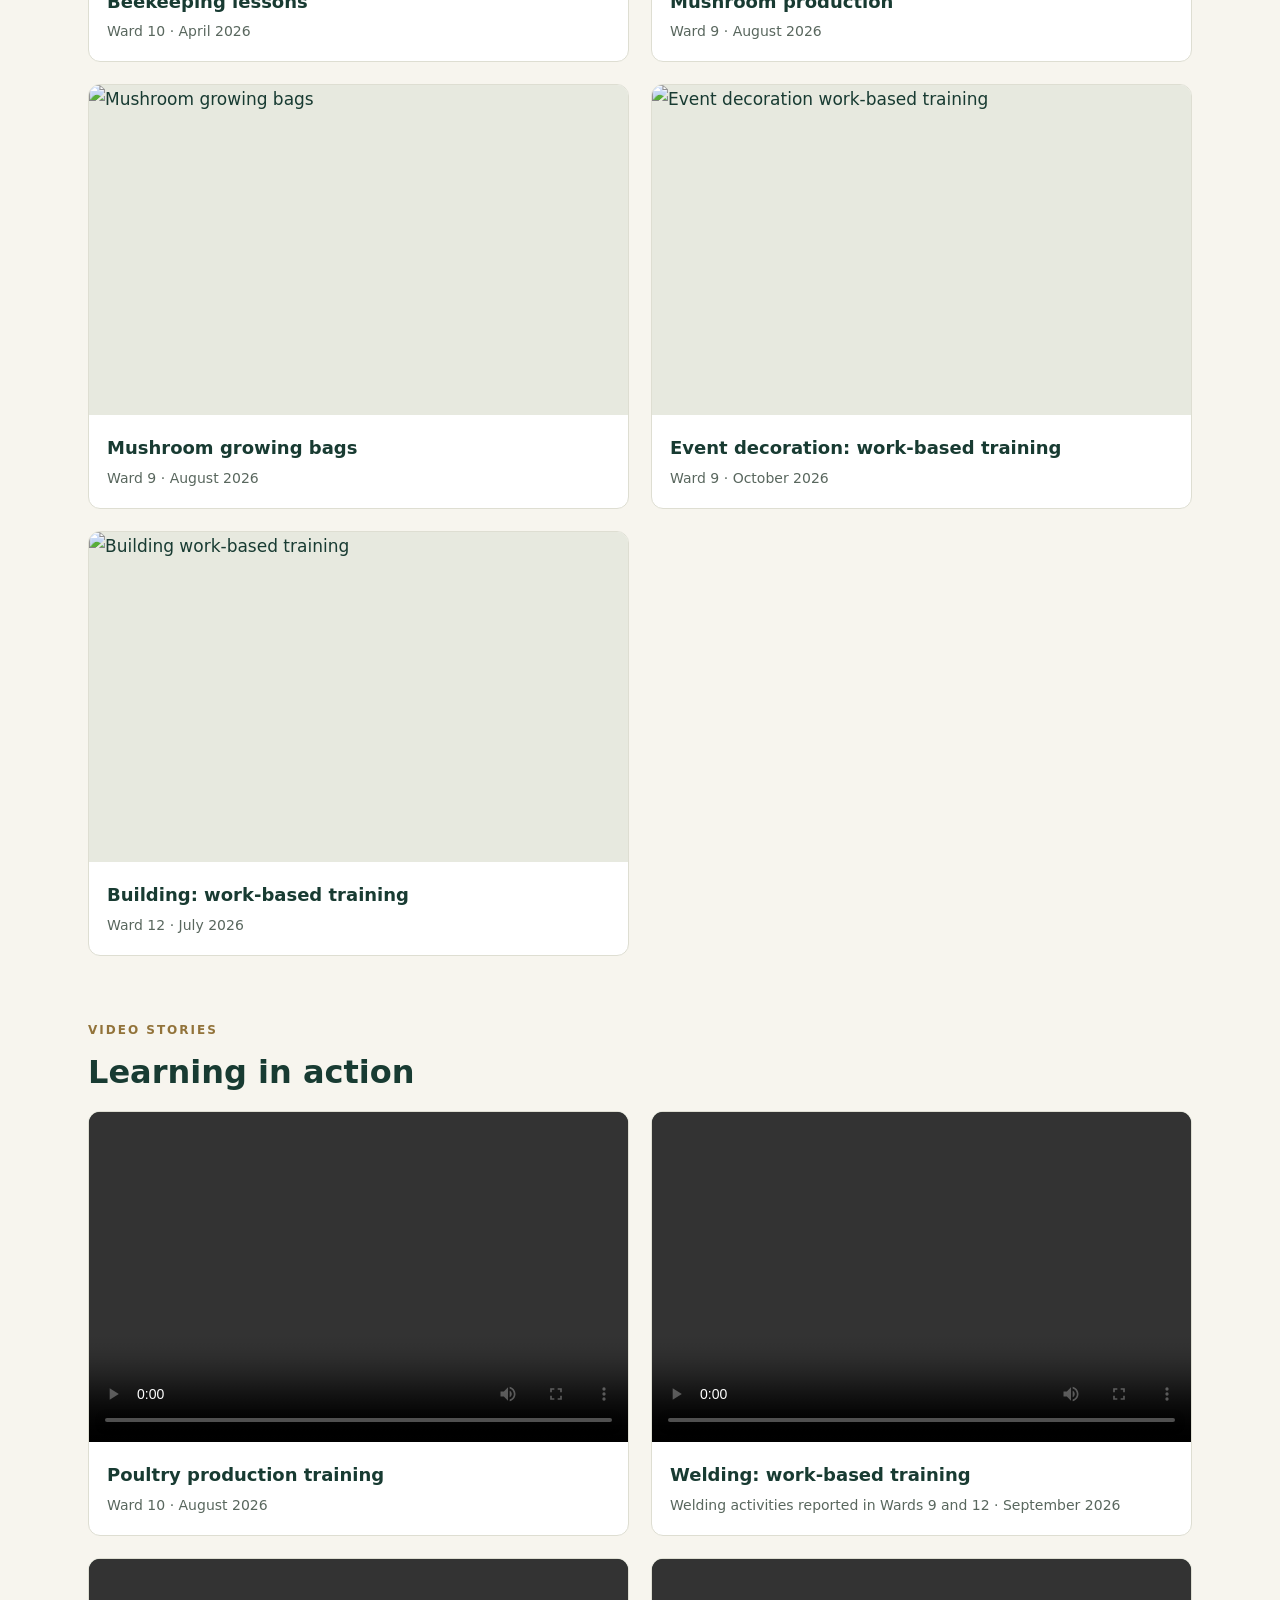
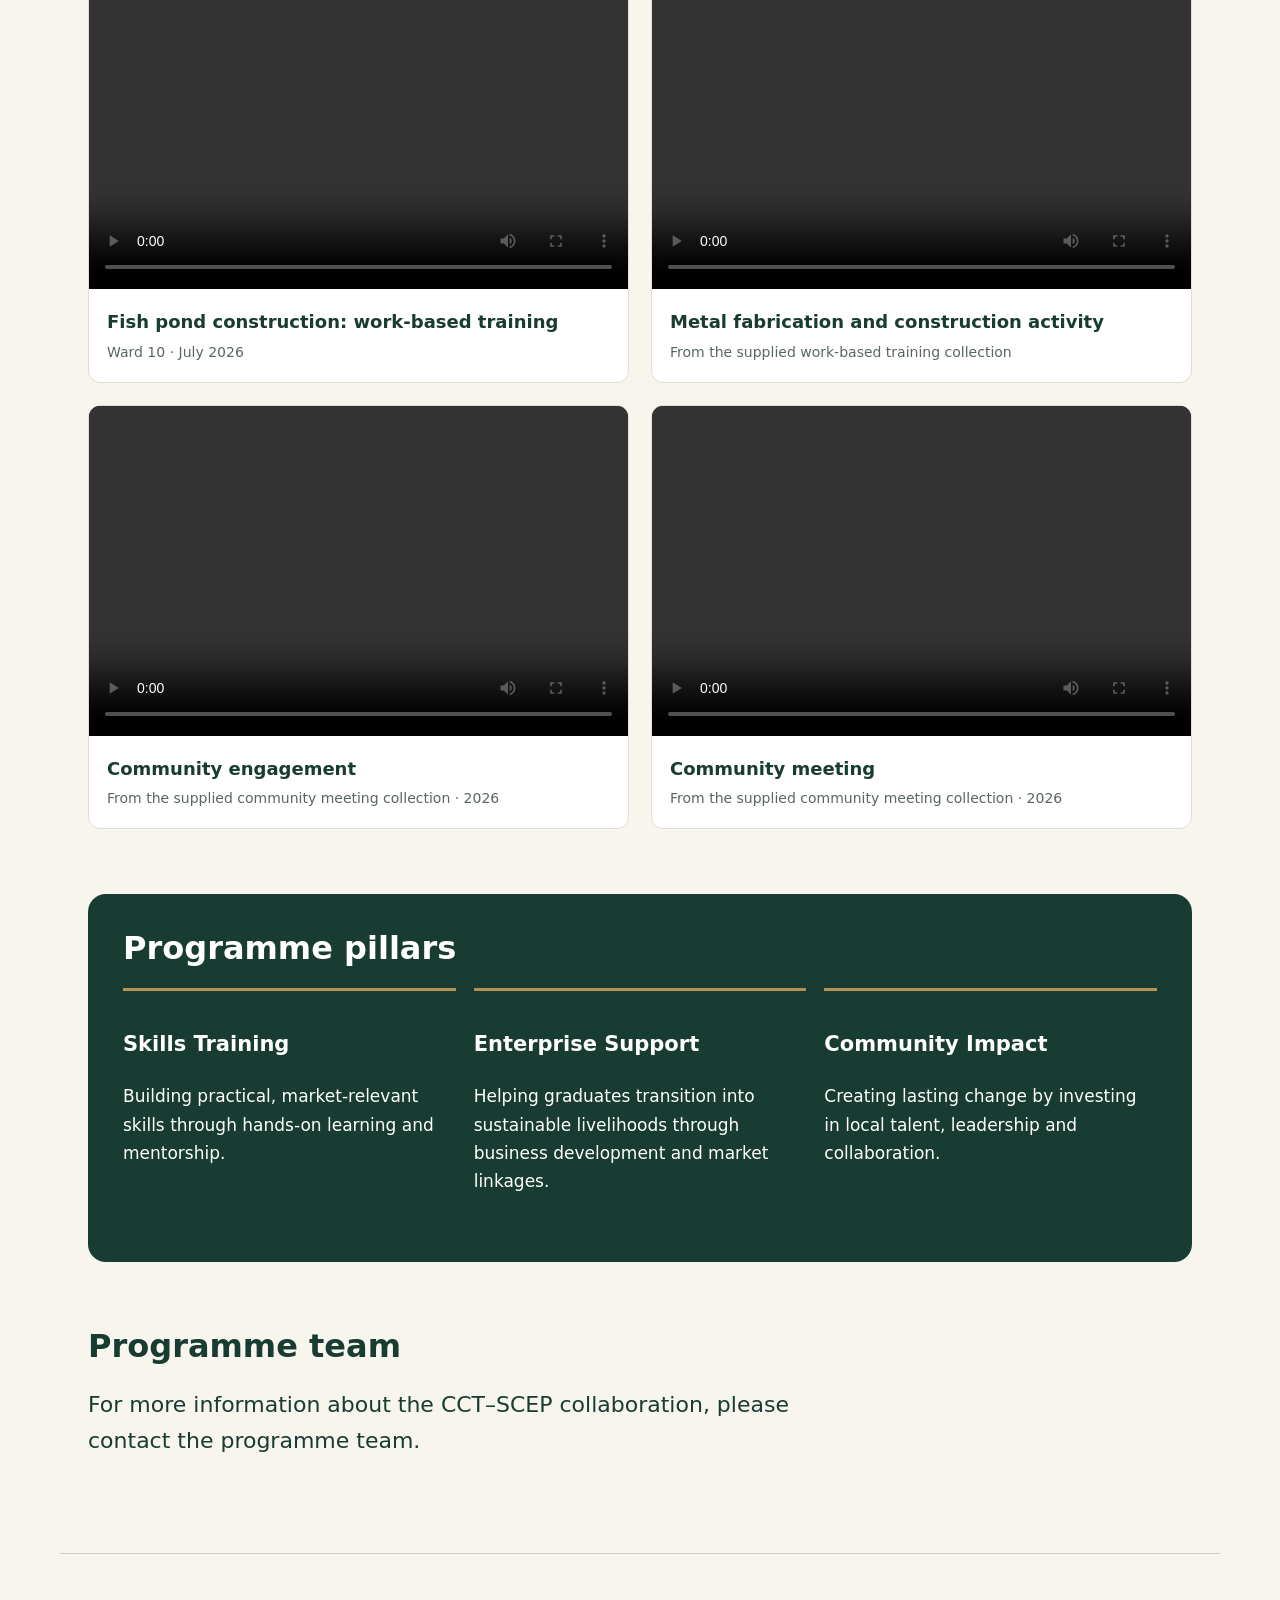
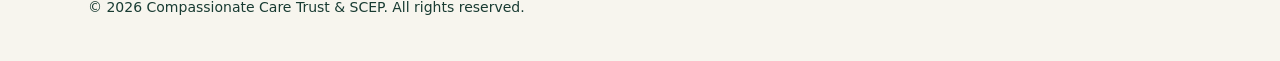
==== commit 45e8d05c: "Update SCEP.html" ====
--- a/SCEP.html
+++ b/SCEP.html
@@ -17,17 +17,27 @@
         .eyebrow{text-transform:uppercase;letter-spacing:2px;font-size:12px;font-weight:800;color:#92733a}
         .lead{font-size:22px;max-width:780px}
         .hero{width:100%;max-height:540px;object-fit:cover;border-radius:18px}
+        
+        /* Grid for Photos and Videos */
         .grid{display:grid;grid-template-columns:repeat(2,minmax(0,1fr));gap:22px}
-        figure{margin:0;background:white;border-radius:12px;overflow:hidden;border:1px solid #deded2}
-        figure img{width:100%;height:330px;object-fit:contain;background:#e7e9df;display:block}
-        figcaption{padding:18px}
+        figure{margin:0;background:white;border-radius:12px;overflow:hidden;border:1px solid #deded2; display:flex; flex-direction:column;}
+        
+        /* Photos */
+        figure img{width:100%;height:330px;object-fit:cover;background:#e7e9df;display:block}
+        
+        /* Videos */
+        video{width:100%;height:330px;background:#16261f;display:block;object-fit:cover;}
+        
+        figcaption{padding:18px; flex-grow: 1;}
+        figcaption strong{display:block; font-size:18px; margin-bottom:4px;}
         figcaption span{display:block;font-size:14px;color:#59675e}
-        video{width:100%;height:330px;background:#16261f;display:block;object-fit:cover;}
+        
         .panel{background:#183b32;color:white;border-radius:18px;padding:35px}
         .people{display:grid;grid-template-columns:repeat(3,1fr);gap:18px}
         .person{border-top:3px solid #b49352;padding:15px 0}
         .note{font-size:13px;color:#647368}
         footer{border-top:1px solid #ccc;font-size:14px}
+        
         @media(max-width:650px){
             .grid,.people{grid-template-columns:1fr}
             header,main,footer{padding:20px}
@@ -39,8 +49,8 @@
 <body>
     <header>
         <div style="padding:12px 0 26px">
-            <!-- SCEP Logo (Will look for this in the SCEP MEDIA folder) -->
-            <img alt="SCEP — Seke Community Empowerment Programme. From Skills to Sustainable Livelihoods" style="width:560px;max-width:100%;height:auto" src="SCEP MEDIA/SCEP-Logo.png">
+            <!-- Top Logo -->
+            <img alt="SCEP — Seke Community Empowerment Programme" style="width:560px;max-width:100%;height:auto" src="SCEP MEDIA/SCEP-Logo.png">
         </div>
         <nav>
             <span>COMPASSIONATE CARE TRUST × SCEP</span>
@@ -55,48 +65,132 @@
     </header>
 
     <main>
-        <section class="grid">
-            <!-- Training/Workshop Media -->
-            <figure>
-                <img src="SCEP MEDIA/Community-Training-Session.jpg" alt="Community members attending a training session">
-                <figcaption>
-                    <strong>Practical skills training</strong>
-                    <span>Community members taking part in a hands-on skills development session.</span>
-                </figcaption>
-            </figure>
-            <figure>
-                <img src="SCEP MEDIA/Enterprise-Development-Workshop.jpg" alt="Enterprise development workshop">
-                <figcaption>
-                    <strong>Enterprise development</strong>
-                    <span>Local entrepreneurs learning business planning and financial literacy.</span>
-                </figcaption>
-            </figure>
-        </section>
-
+        <!-- PHOTO STORIES SECTION (7 Photos) -->
         <section>
+            <p class="eyebrow">Photo Stories</p>
+            <h2>Practical learning in our communities</h2>
+            
+            <div class="grid">
+                <figure>
+                    <img src="SCEP MEDIA/Fish-Pond-Construction.jpg" alt="Fish pond construction">
+                    <figcaption>
+                        <strong>Fish pond construction</strong>
+                        <span>Ward 10 · March 2026</span>
+                    </figcaption>
+                </figure>
+                <figure>
+                    <img src="SCEP MEDIA/Mushroom-Farming-Practical.jpg" alt="Mushroom farming practical">
+                    <figcaption>
+                        <strong>Mushroom farming practical</strong>
+                        <span>Ward 10 · September 2026</span>
+                    </figcaption>
+                </figure>
+                <figure>
+                    <img src="SCEP MEDIA/Beekeeping-Lessons.jpg" alt="Beekeeping lessons">
+                    <figcaption>
+                        <strong>Beekeeping lessons</strong>
+                        <span>Ward 10 · April 2026</span>
+                    </figcaption>
+                </figure>
+                <figure>
+                    <img src="SCEP MEDIA/Mushroom-Production.jpg" alt="Mushroom production">
+                    <figcaption>
+                        <strong>Mushroom production</strong>
+                        <span>Ward 9 · August 2026</span>
+                    </figcaption>
+                </figure>
+                <figure>
+                    <img src="SCEP MEDIA/Mushroom-Growing-Bags.jpg" alt="Mushroom growing bags">
+                    <figcaption>
+                        <strong>Mushroom growing bags</strong>
+                        <span>Ward 9 · August 2026</span>
+                    </figcaption>
+                </figure>
+                <figure>
+                    <img src="SCEP MEDIA/Event-Decoration-Training.jpg" alt="Event decoration work-based training">
+                    <figcaption>
+                        <strong>Event decoration: work-based training</strong>
+                        <span>Ward 9 · October 2026</span>
+                    </figcaption>
+                </figure>
+                <figure>
+                    <img src="SCEP MEDIA/Building-Work-Based-Training.jpg" alt="Building work-based training">
+                    <figcaption>
+                        <strong>Building: work-based training</strong>
+                        <span>Ward 12 · July 2026</span>
+                    </figcaption>
+                </figure>
+            </div>
+        </section>
+
+        <!-- VIDEO SECTION (6 Videos) -->
+        <section>
+            <p class="eyebrow">Video Stories</p>
             <h2>Learning in action</h2>
             <div class="grid">
                 <!-- Video 1 -->
                 <figure>
-                    <video controls poster="SCEP MEDIA/Video1-Poster.jpg">
-                        <source src="SCEP MEDIA/SCEP-Video-1.mp4" type="video/mp4">
-                        Your browser does not support the video tag.
-                    </video>
-                    <figcaption>
-                        <strong>Skills to Livelihoods</strong>
-                        <span>A short film documenting the journey from training to enterprise.</span>
+                    <video controls>
+                        <source src="SCEP MEDIA/Poultry-Production-Training.mp4" type="video/mp4">
+                    </video>
+                    <figcaption>
+                        <strong>Poultry production training</strong>
+                        <span>Ward 10 · August 2026</span>
                     </figcaption>
                 </figure>
                 
                 <!-- Video 2 -->
                 <figure>
-                    <video controls poster="SCEP MEDIA/Video2-Poster.jpg">
-                        <source src="SCEP MEDIA/SCEP-Video-2.mp4" type="video/mp4">
-                        Your browser does not support the video tag.
-                    </video>
-                    <figcaption>
-                        <strong>Community Voices</strong>
-                        <span>Participants share their experiences and the impact of the programme.</span>
+                    <video controls>
+                        <source src="SCEP MEDIA/Welding-Work-Based-Training.mp4" type="video/mp4">
+                    </video>
+                    <figcaption>
+                        <strong>Welding: work-based training</strong>
+                        <span>Welding activities reported in Wards 9 and 12 · September 2026</span>
+                    </figcaption>
+                </figure>
+
+                <!-- Video 3 -->
+                <figure>
+                    <video controls>
+                        <source src="SCEP MEDIA/Fish-Pond-Work-Based-Training.mp4" type="video/mp4">
+                    </video>
+                    <figcaption>
+                        <strong>Fish pond construction: work-based training</strong>
+                        <span>Ward 10 · July 2026</span>
+                    </figcaption>
+                </figure>
+
+                <!-- Video 4 -->
+                <figure>
+                    <video controls>
+                        <source src="SCEP MEDIA/Metal-Fabrication.mp4" type="video/mp4">
+                    </video>
+                    <figcaption>
+                        <strong>Metal fabrication and construction activity</strong>
+                        <span>From the supplied work-based training collection</span>
+                    </figcaption>
+                </figure>
+
+                <!-- Video 5 -->
+                <figure>
+                    <video controls>
+                        <source src="SCEP MEDIA/Community-Engagement.mp4" type="video/mp4">
+                    </video>
+                    <figcaption>
+                        <strong>Community engagement</strong>
+                        <span>From the supplied community meeting collection · 2026</span>
+                    </figcaption>
+                </figure>
+
+                <!-- Video 6 -->
+                <figure>
+                    <video controls>
+                        <source src="SCEP MEDIA/Community-Meeting.mp4" type="video/mp4">
+                    </video>
+                    <figcaption>
+                        <strong>Community meeting</strong>
+                        <span>From the supplied community meeting collection · 2026</span>
                     </figcaption>
                 </figure>
             </div>
@@ -123,7 +217,6 @@
         <section id="contacts">
             <h2>Programme team</h2>
             <p class="lead">For more information about the CCT–SCEP collaboration, please contact the programme team.</p>
-            <p class="note">This page is a collaborative overview. All images and videos are property of CCT and SCEP.</p>
         </section>
     </main>
 
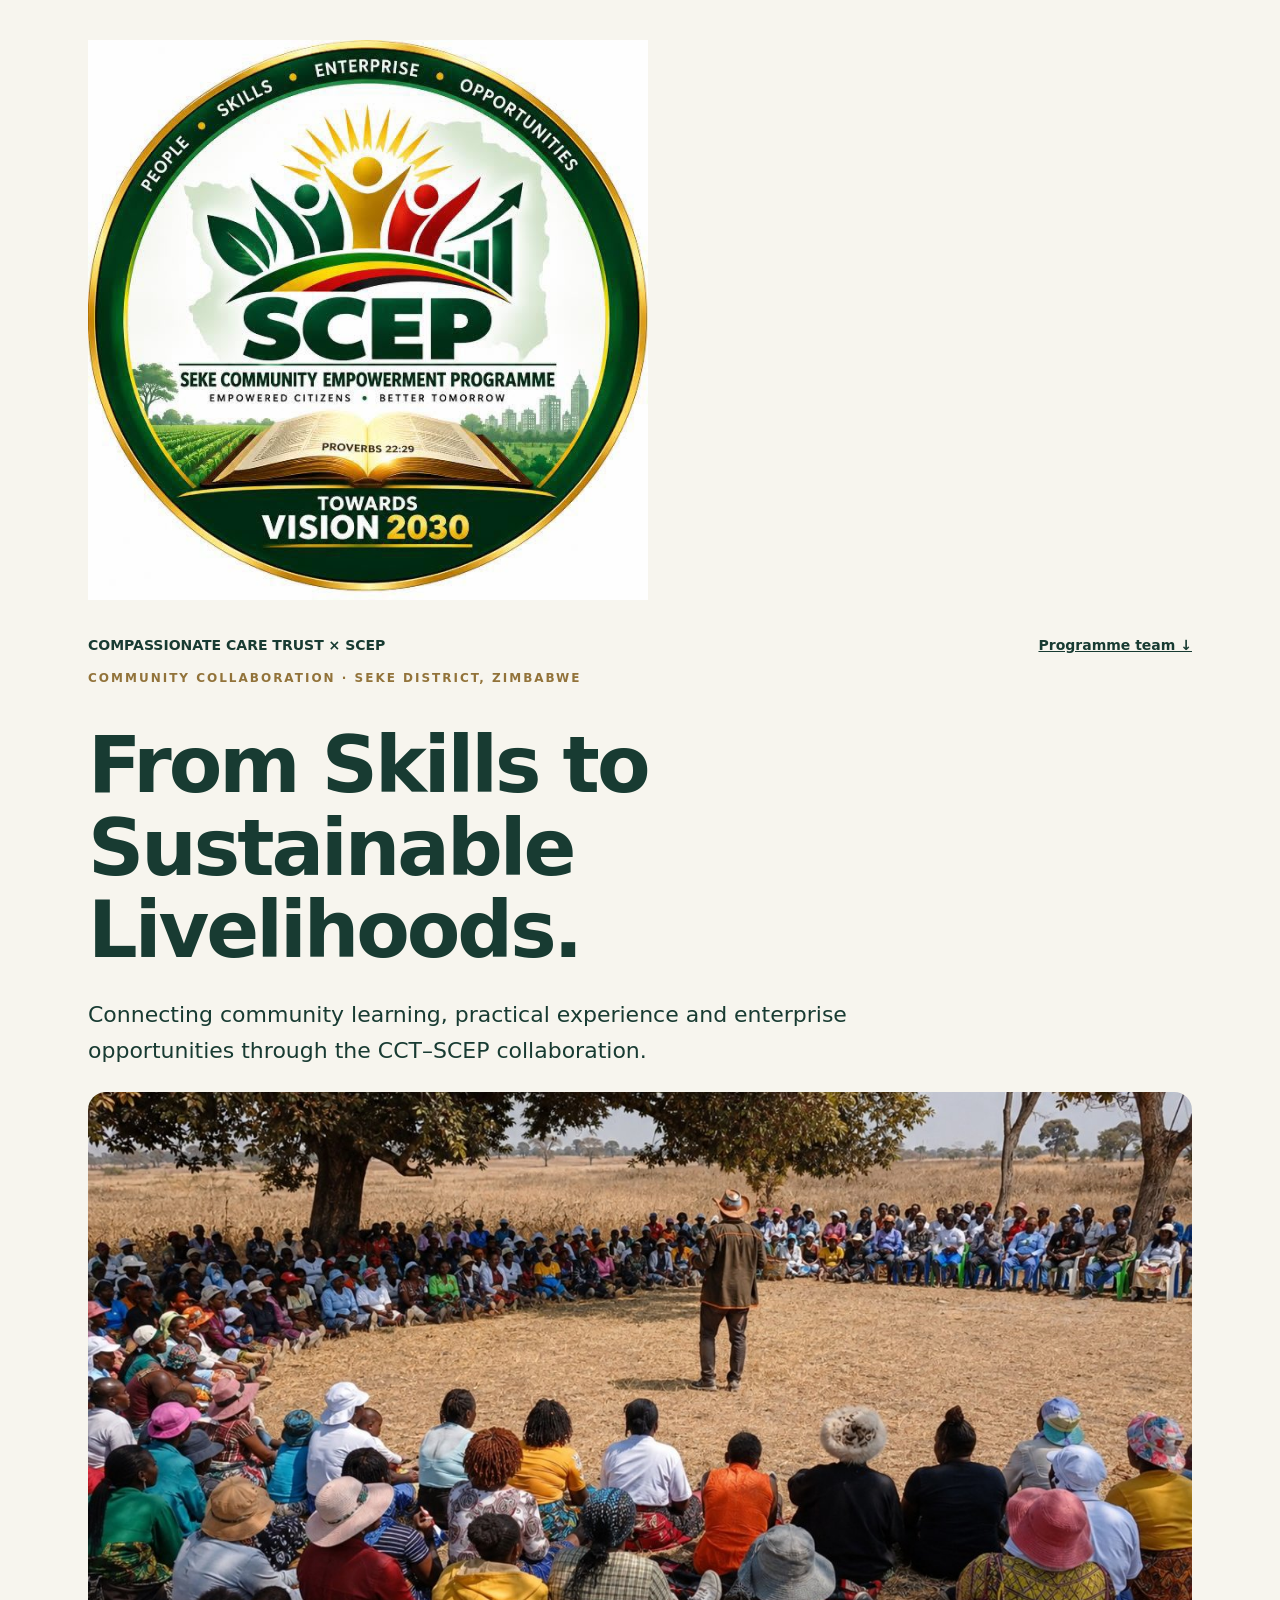
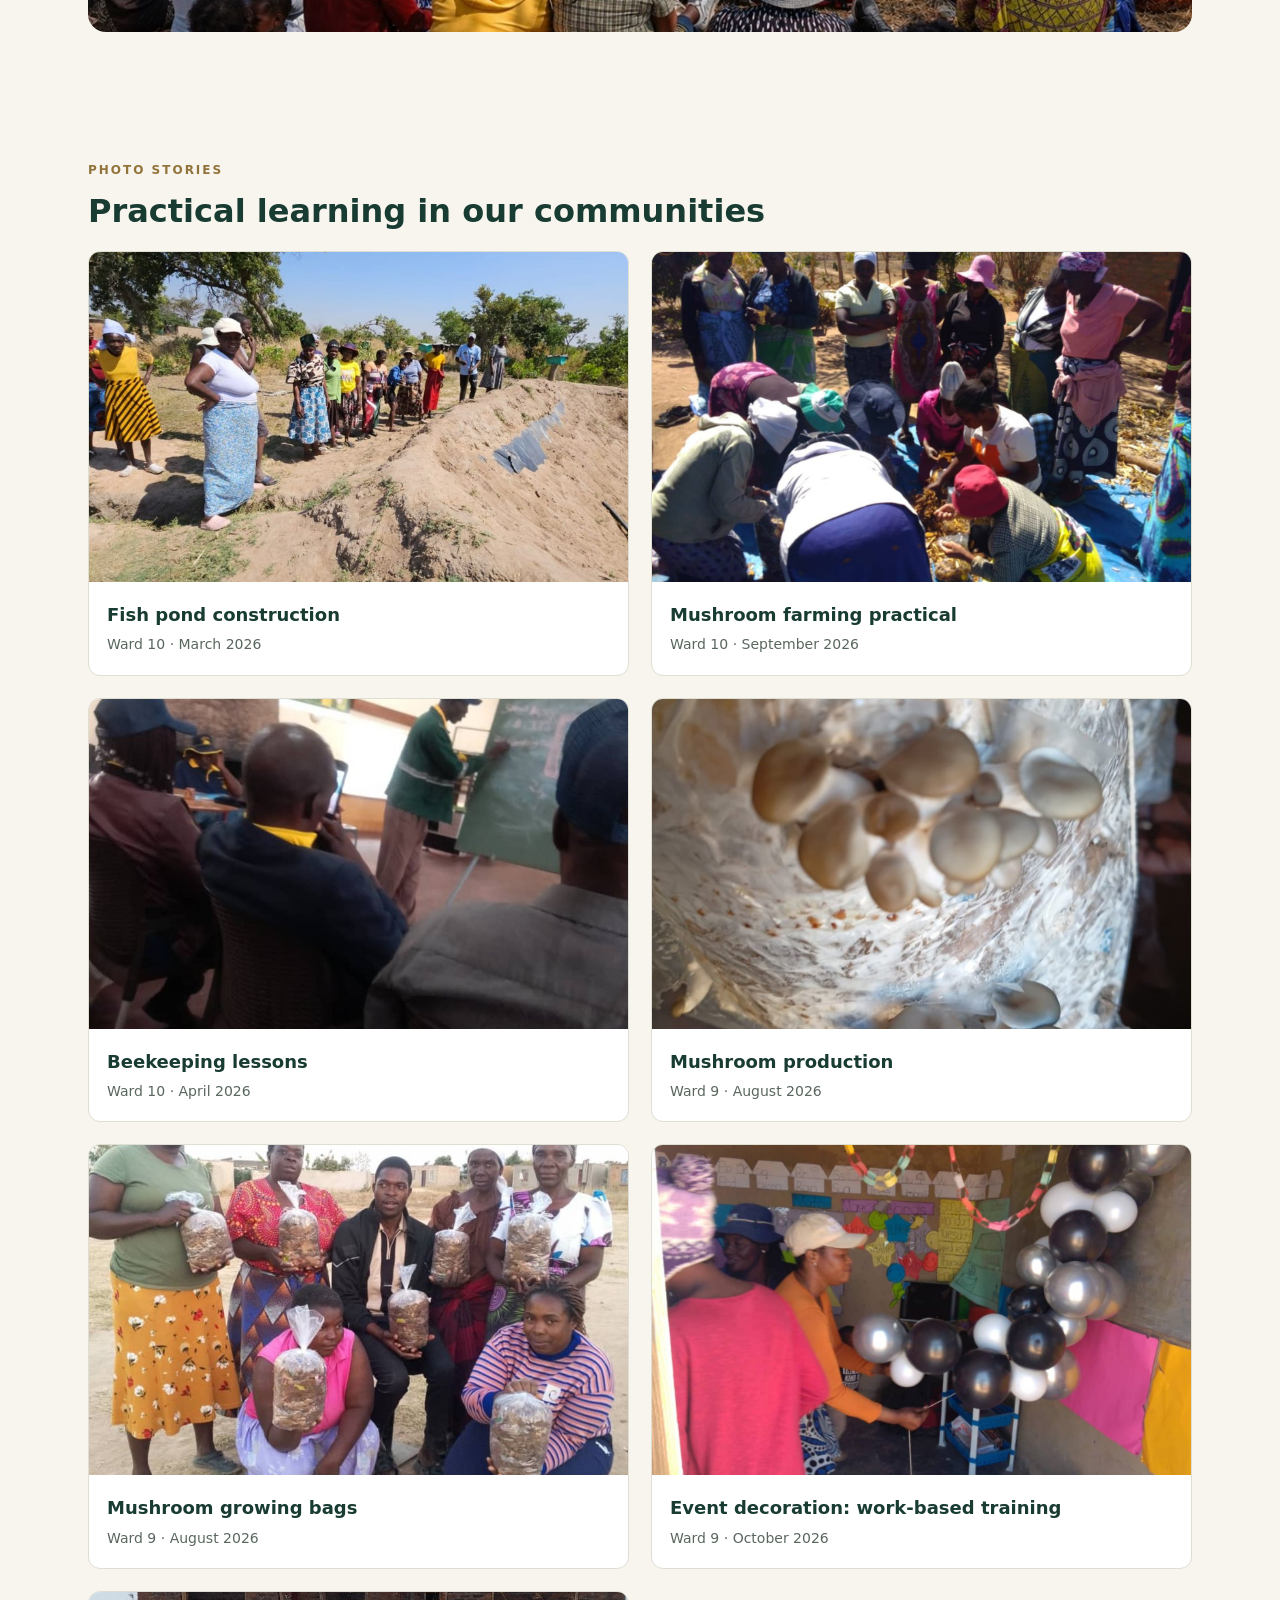
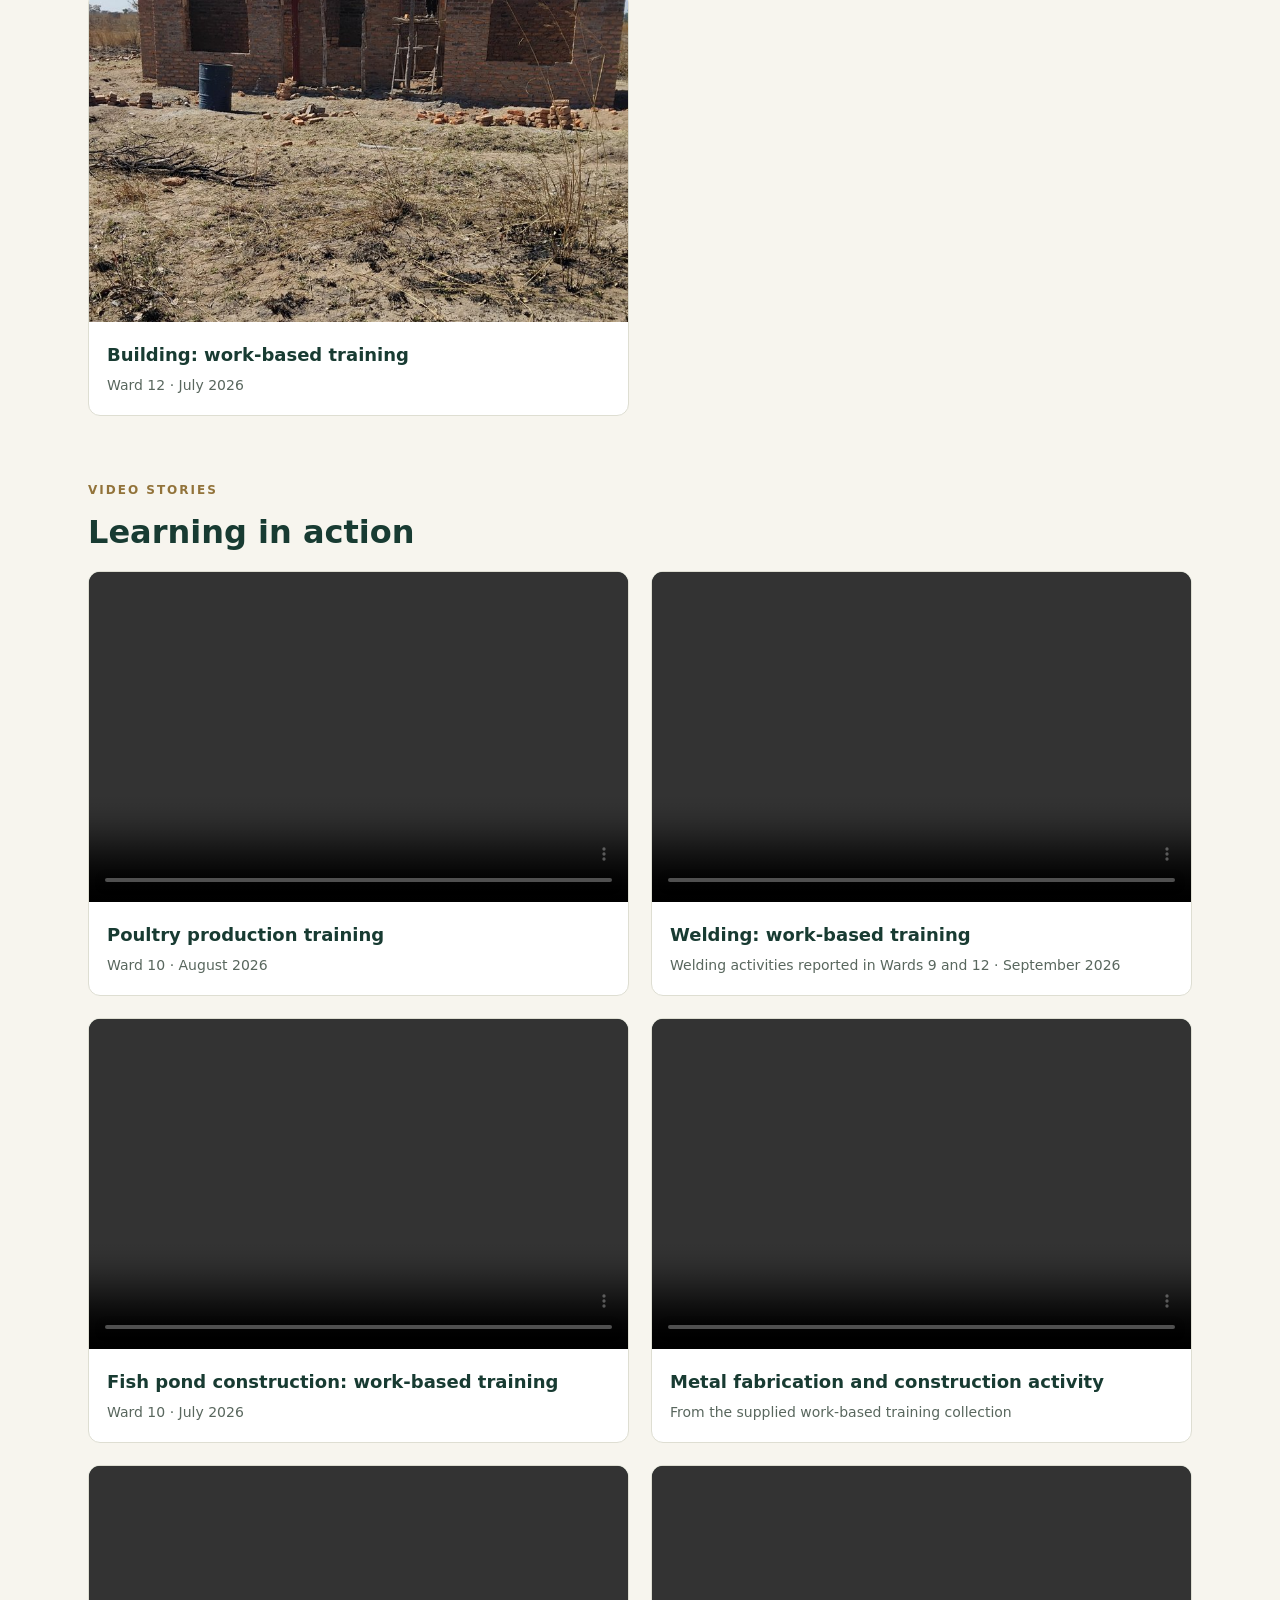
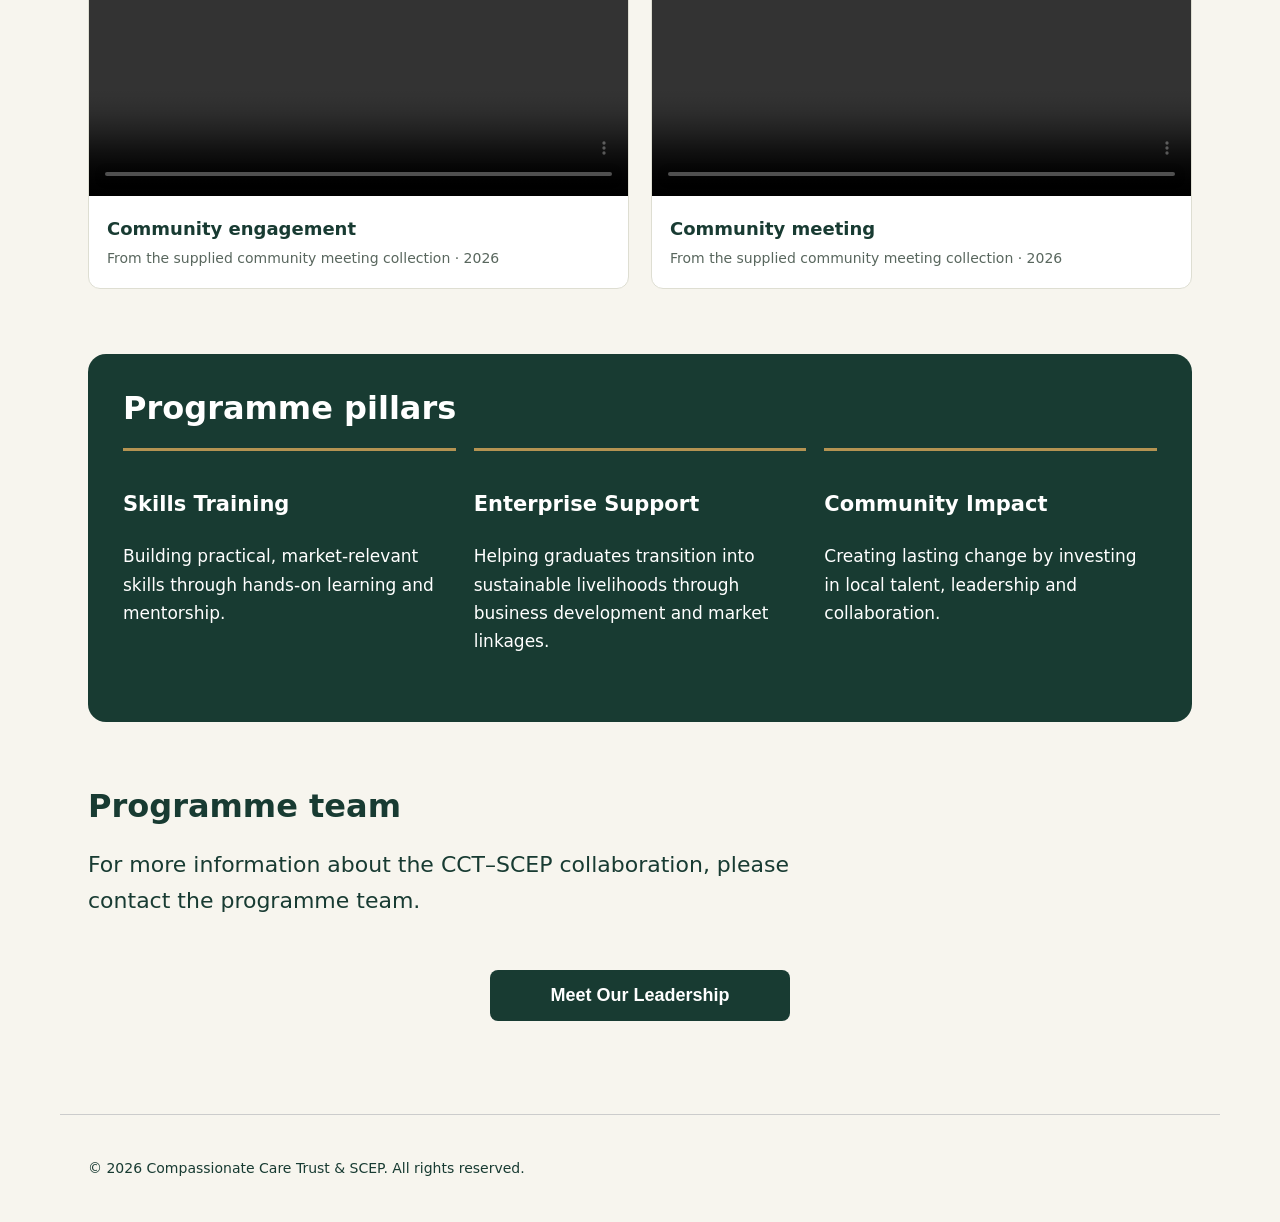
==== commit 381416ab: "Update SCEP.html" ====
--- a/SCEP.html
+++ b/SCEP.html
@@ -6,7 +6,7 @@
     <title>CCT–SCEP Collaboration</title>
     <style>
         *{box-sizing:border-box}
-        body{margin:0;background:#f7f5ee;color:#183b32;font:17px/1.65 system-ui,sans-serif}
+        body{margin:0;background:#f7f5ee;color:#183b32;font:17px/1.65 system-ui,sans-serif; position: relative;}
         header,main,footer{max-width:1160px;margin:auto;padding:28px}
         nav{display:flex;justify-content:space-between;gap:20px;font-size:14px;font-weight:700}
         a{color:inherit}
@@ -43,6 +43,149 @@
             header,main,footer{padding:20px}
             h1{letter-spacing:-1px}
             figure img,video{height:280px}
+        }
+
+        /* ============================================
+           LEADERSHIP BUTTON & MODAL STYLES
+           ============================================ */
+        .btn-leadership {
+            display: block;
+            width: 100%;
+            max-width: 300px;
+            margin: 50px auto;
+            padding: 15px 30px;
+            background: #183b32;
+            color: white;
+            border: none;
+            border-radius: 8px;
+            font-size: 18px;
+            font-weight: bold;
+            cursor: pointer;
+            transition: background 0.3s, transform 0.2s;
+            text-align: center;
+        }
+        .btn-leadership:hover {
+            background: #2a5a4c;
+            transform: translateY(-2px);
+        }
+
+        /* Modal Overlay */
+        .modal-overlay {
+            display: none;
+            position: fixed;
+            top: 0;
+            left: 0;
+            width: 100%;
+            height: 100%;
+            background: rgba(0, 0, 0, 0.6);
+            backdrop-filter: blur(8px);
+            -webkit-backdrop-filter: blur(8px);
+            z-index: 9999;
+            justify-content: center;
+            align-items: center;
+            padding: 20px;
+        }
+
+        .modal-overlay.active {
+            display: flex;
+        }
+
+        /* Modal Content (Glassmorphism) */
+        .modal-content {
+            background: rgba(255, 255, 255, 0.1);
+            backdrop-filter: blur(15px);
+            -webkit-backdrop-filter: blur(15px);
+            border: 1px solid rgba(255, 255, 255, 0.3);
+            border-radius: 20px;
+            width: 100%;
+            max-width: 900px;
+            max-height: 85vh;
+            overflow-y: auto;
+            padding: 40px;
+            box-shadow: 0 15px 35px rgba(0, 0, 0, 0.4);
+            position: relative;
+            color: white;
+        }
+
+        .modal-content h2 {
+            text-align: center;
+            color: white;
+            margin-top: 0;
+            margin-bottom: 30px;
+            font-size: 32px;
+            text-shadow: 0 2px 4px rgba(0,0,0,0.3);
+        }
+
+        .close-btn {
+            position: absolute;
+            top: 15px;
+            right: 25px;
+            font-size: 35px;
+            color: white;
+            cursor: pointer;
+            line-height: 1;
+            transition: color 0.2s;
+        }
+        .close-btn:hover {
+            color: #ffcccc;
+        }
+
+        .leadership-grid {
+            display: grid;
+            grid-template-columns: repeat(auto-fit, minmax(200px, 1fr));
+            gap: 20px;
+        }
+
+        .leader-card {
+            background: rgba(255, 255, 255, 0.15);
+            border: 1px solid rgba(255, 255, 255, 0.2);
+            border-radius: 12px;
+            padding: 20px;
+            text-align: center;
+            transition: transform 0.2s;
+        }
+
+        .leader-card:hover {
+            transform: translateY(-5px);
+            background: rgba(255, 255, 255, 0.25);
+        }
+
+        .leader-img {
+            width: 100px;
+            height: 100px;
+            border-radius: 50%;
+            object-fit: cover;
+            margin: 0 auto 15px;
+            display: block;
+            border: 3px solid rgba(255, 255, 255, 0.5);
+            background: rgba(0,0,0,0.3);
+        }
+
+        .leader-card h3 {
+            font-size: 18px;
+            margin: 0 0 5px;
+            color: white;
+        }
+
+        .leader-card p {
+            font-size: 14px;
+            margin: 0;
+            color: #e0e0e0;
+            font-weight: bold;
+            text-transform: uppercase;
+            letter-spacing: 1px;
+        }
+
+        .modal-content::-webkit-scrollbar {
+            width: 8px;
+        }
+        .modal-content::-webkit-scrollbar-track {
+            background: rgba(0,0,0,0.1);
+            border-radius: 10px;
+        }
+        .modal-content::-webkit-scrollbar-thumb {
+            background: rgba(255,255,255,0.3);
+            border-radius: 10px;
         }
     </style>
 </head>
@@ -217,11 +360,88 @@
         <section id="contacts">
             <h2>Programme team</h2>
             <p class="lead">For more information about the CCT–SCEP collaboration, please contact the programme team.</p>
+            
+            <!-- Leadership Button placed here at the bottom -->
+            <button id="openModalBtn" class="btn-leadership">Meet Our Leadership</button>
         </section>
     </main>
 
     <footer>
         <p>© 2026 Compassionate Care Trust & SCEP. All rights reserved.</p>
     </footer>
+
+    <!-- LEADERSHIP MODAL -->
+    <div class="modal-overlay" id="leadershipModal">
+        <div class="modal-content">
+            <span class="close-btn" id="closeModalBtn">&times;</span>
+            <h2>Our Leadership</h2>
+            
+            <div class="leadership-grid">
+                <div class="leader-card">
+                    <img src="SCEP MEDIA/SCEP LEADERSHIP/Tungamirai-Dube.jpg" alt="Tungamirai Dube" class="leader-img" onerror="this.style.display='none'">
+                    <h3>Tungamirai Dube</h3>
+                    <p>Chairperson</p>
+                </div>
+                <div class="leader-card">
+                    <img src="SCEP MEDIA/SCEP LEADERSHIP/Cde-Chikanya.jpg" alt="Cde Chikanya" class="leader-img" onerror="this.style.display='none'">
+                    <h3>Cde Chikanya</h3>
+                    <p>Vice Chair</p>
+                </div>
+                <div class="leader-card">
+                    <img src="SCEP MEDIA/SCEP LEADERSHIP/Pastor-Sherperd-Mavheneke.jpg" alt="Pastor Sherperd Mavheneke" class="leader-img" onerror="this.style.display='none'">
+                    <h3>Pastor Sherperd Mavheneke</h3>
+                    <p>Program Coordinator</p>
+                </div>
+                <div class="leader-card">
+                    <img src="SCEP MEDIA/SCEP LEADERSHIP/Fortune-Maromo.jpg" alt="Fortune Maromo" class="leader-img" onerror="this.style.display='none'">
+                    <h3>Fortune Maromo</h3>
+                    <p>Vice Coordinator</p>
+                </div>
+                <div class="leader-card">
+                    <img src="SCEP MEDIA/SCEP LEADERSHIP/Tobekile-Sibanda.jpg" alt="Tobekile Sibanda" class="leader-img" onerror="this.style.display='none'">
+                    <h3>Tobekile Sibanda</h3>
+                    <p>Treasurer</p>
+                </div>
+                <div class="leader-card">
+                    <img src="SCEP MEDIA/SCEP LEADERSHIP/Wellington-Nyamandi.jpg" alt="Wellington Nyamandi" class="leader-img" onerror="this.style.display='none'">
+                    <h3>Wellington Nyamandi</h3>
+                    <p>Secretary</p>
+                </div>
+                <div class="leader-card">
+                    <img src="SCEP MEDIA/SCEP LEADERSHIP/Tellmore-Nyamandi.jpg" alt="Tellmore Nyamandi" class="leader-img" onerror="this.style.display='none'">
+                    <h3>Tellmore Nyamandi</h3>
+                    <p>Security</p>
+                </div>
+                <div class="leader-card">
+                    <img src="SCEP MEDIA/SCEP LEADERSHIP/Edith-Haran.jpg" alt="Edith Haran" class="leader-img" onerror="this.style.display='none'">
+                    <h3>Edith Haran</h3>
+                    <p>Committee Member 1</p>
+                </div>
+            </div>
+        </div>
+    </div>
+
+    <script>
+        const modal = document.getElementById('leadershipModal');
+        const openBtn = document.getElementById('openModalBtn');
+        const closeBtn = document.getElementById('closeModalBtn');
+
+        openBtn.addEventListener('click', () => {
+            modal.classList.add('active');
+            document.body.style.overflow = 'hidden';
+        });
+
+        closeBtn.addEventListener('click', () => {
+            modal.classList.remove('active');
+            document.body.style.overflow = '';
+        });
+
+        window.addEventListener('click', (event) => {
+            if (event.target === modal) {
+                modal.classList.remove('active');
+                document.body.style.overflow = '';
+            }
+        });
+    </script>
 </body>
 </html>
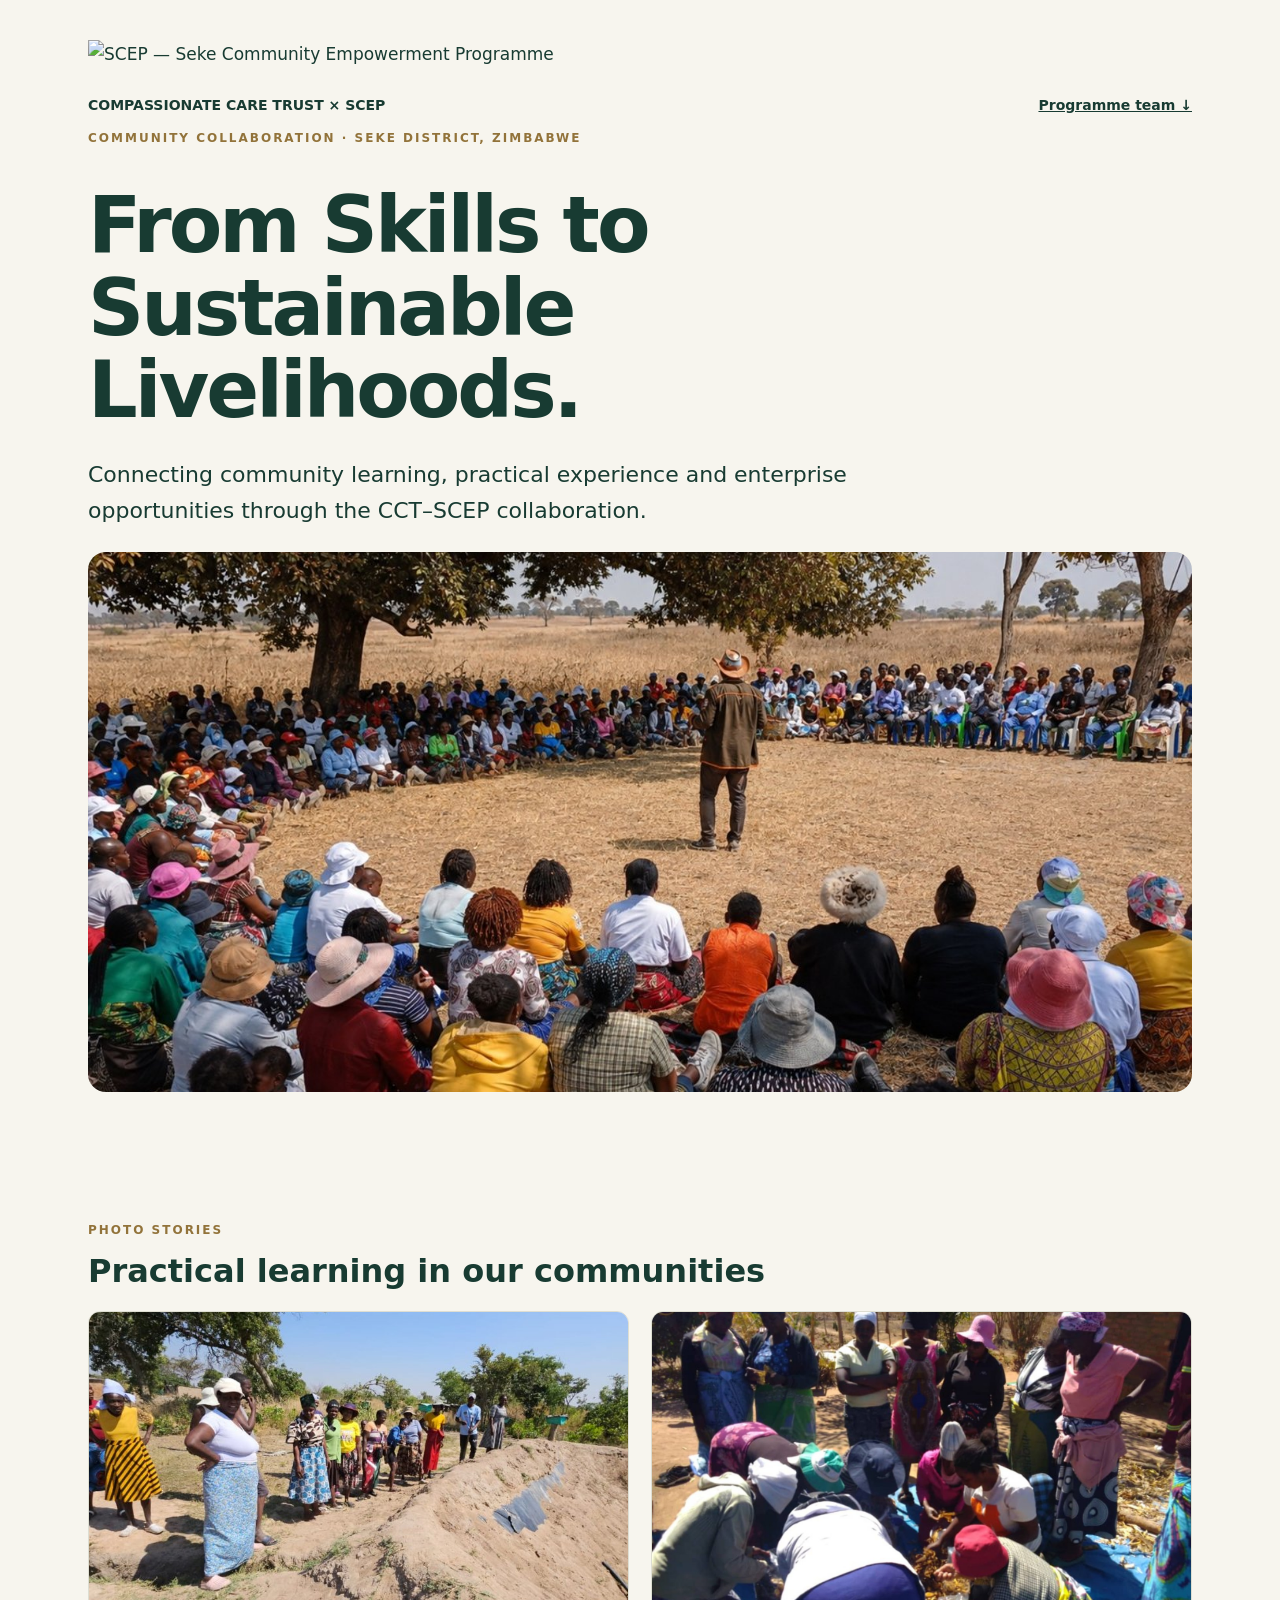
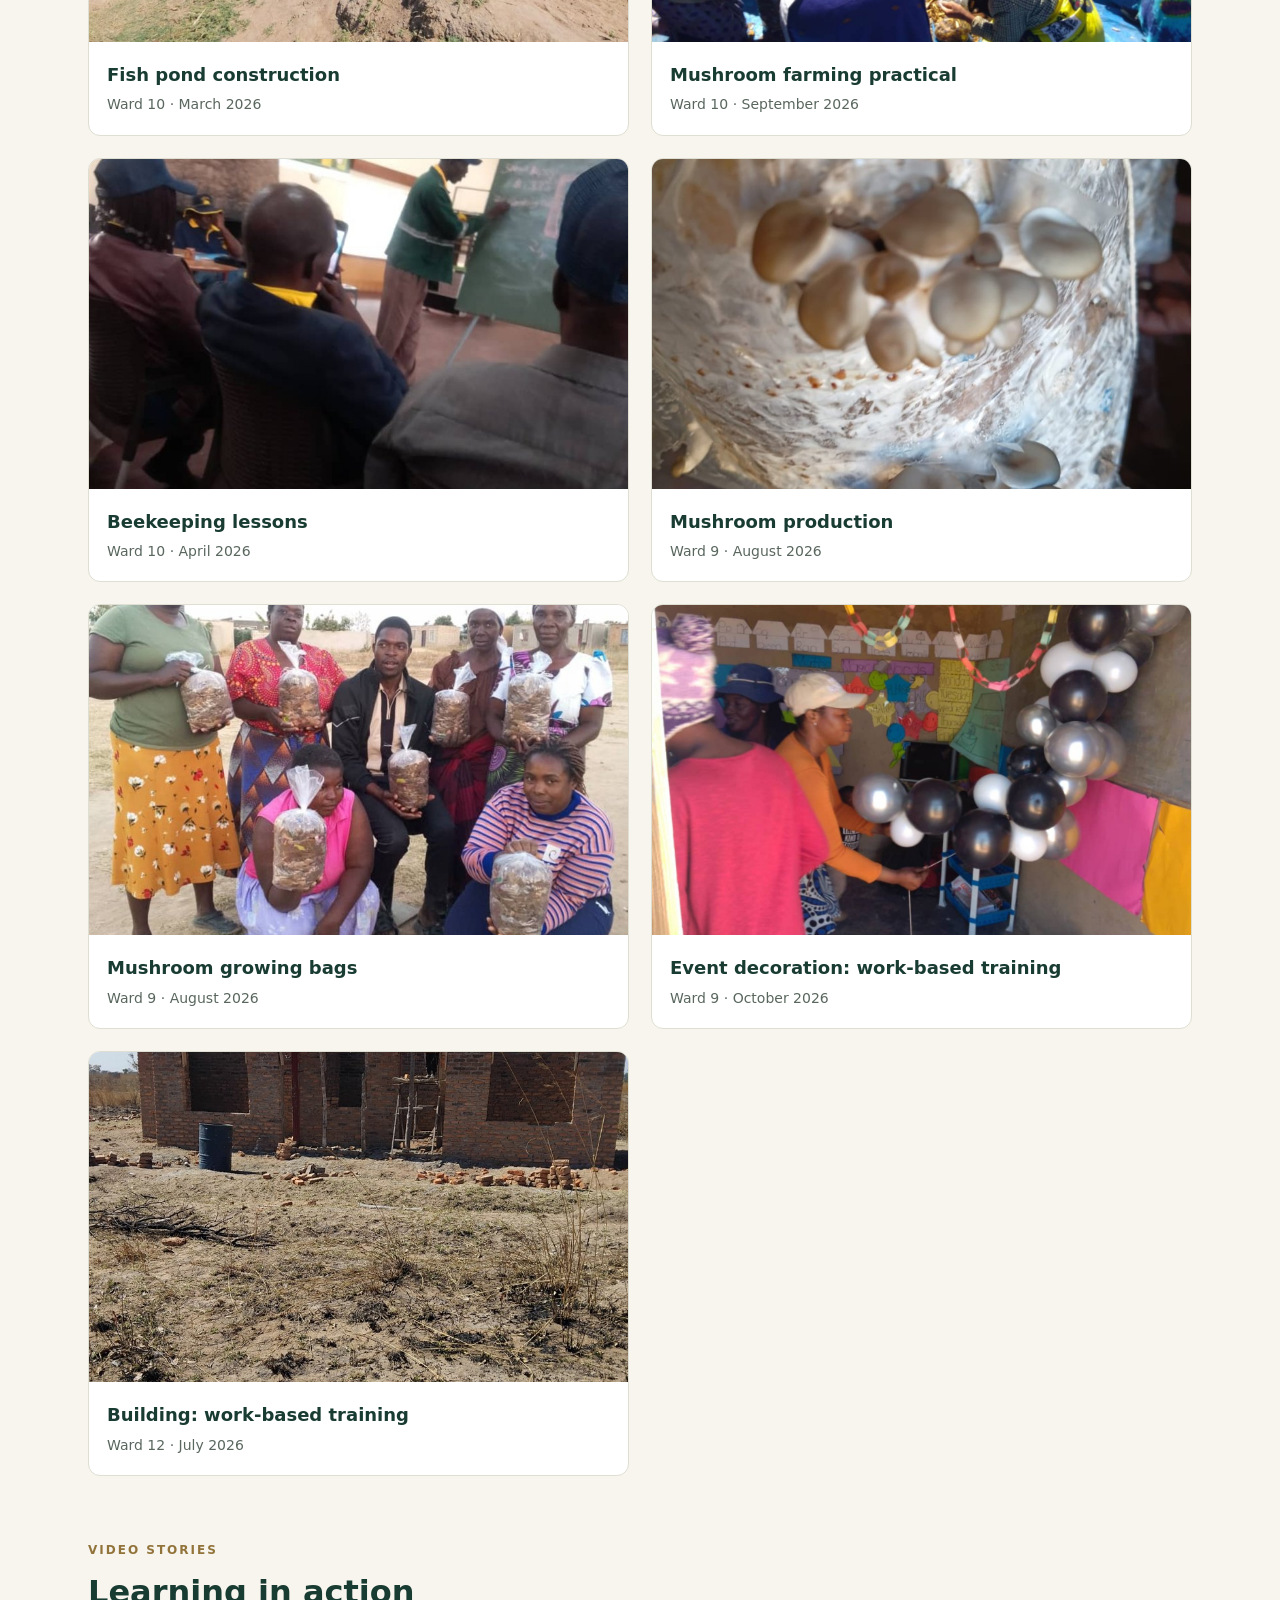
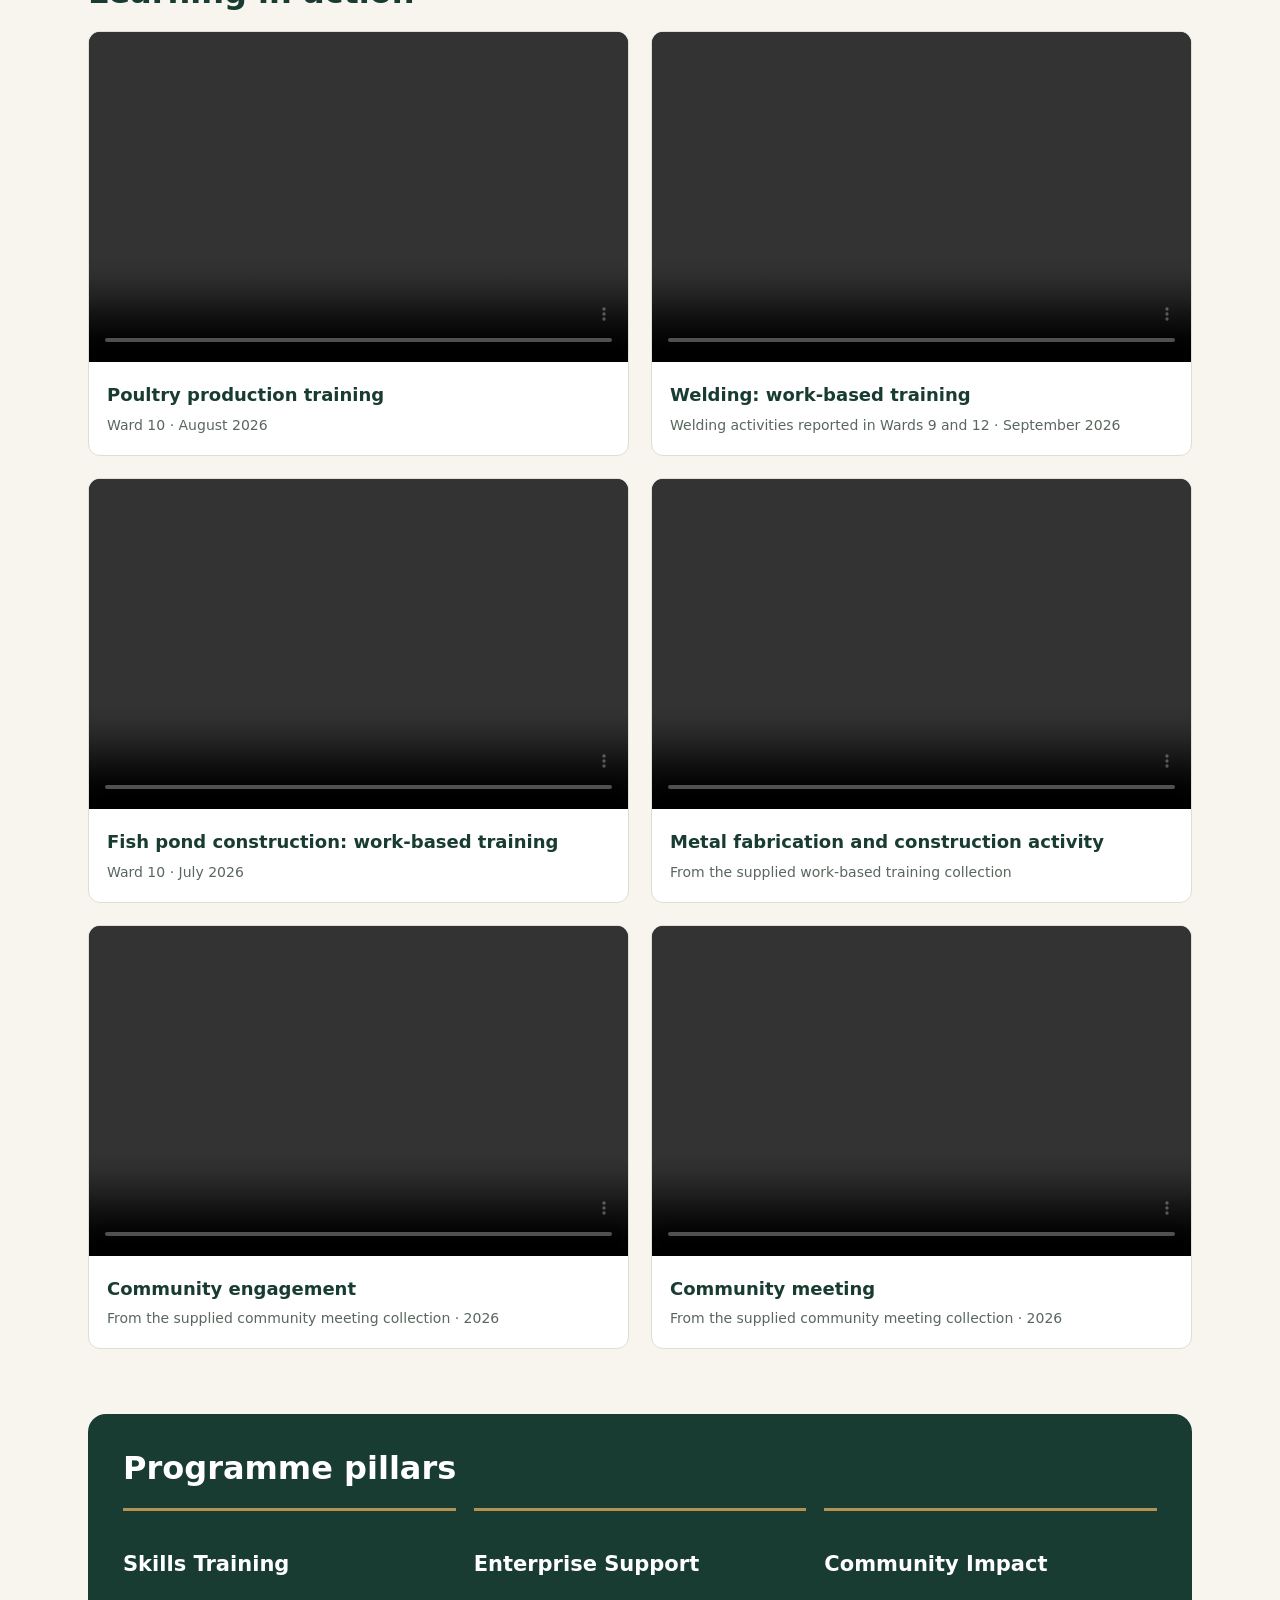
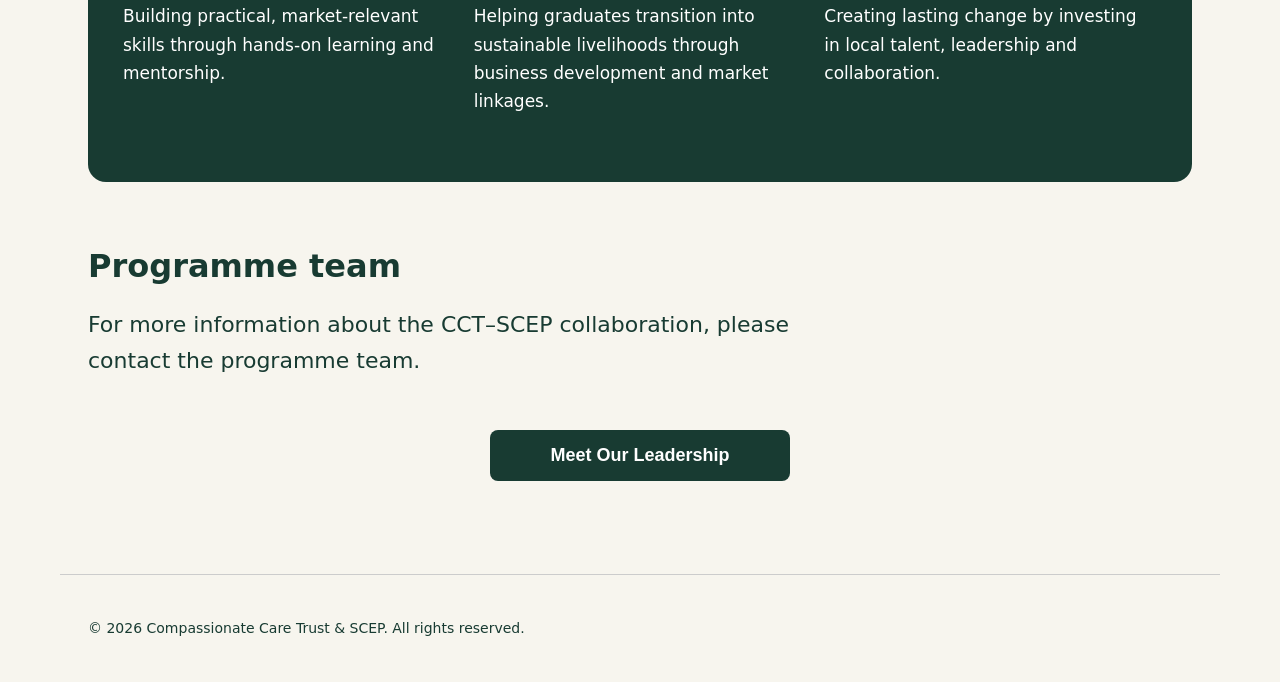
==== commit 51334138: "Update SCEP.html" ====
--- a/SCEP.html
+++ b/SCEP.html
@@ -193,7 +193,7 @@
     <header>
         <div style="padding:12px 0 26px">
             <!-- Top Logo -->
-            <img alt="SCEP — Seke Community Empowerment Programme" style="width:560px;max-width:100%;height:auto" src="SCEP MEDIA/SCEP-Logo.png">
+            <img alt="SCEP — Seke Community Empowerment Programme" style="width:560px;max-width:100%;height:auto" src="SCEP MEDIA/SCEP-Logo2.png">
         </div>
         <nav>
             <span>COMPASSIONATE CARE TRUST × SCEP</span>
